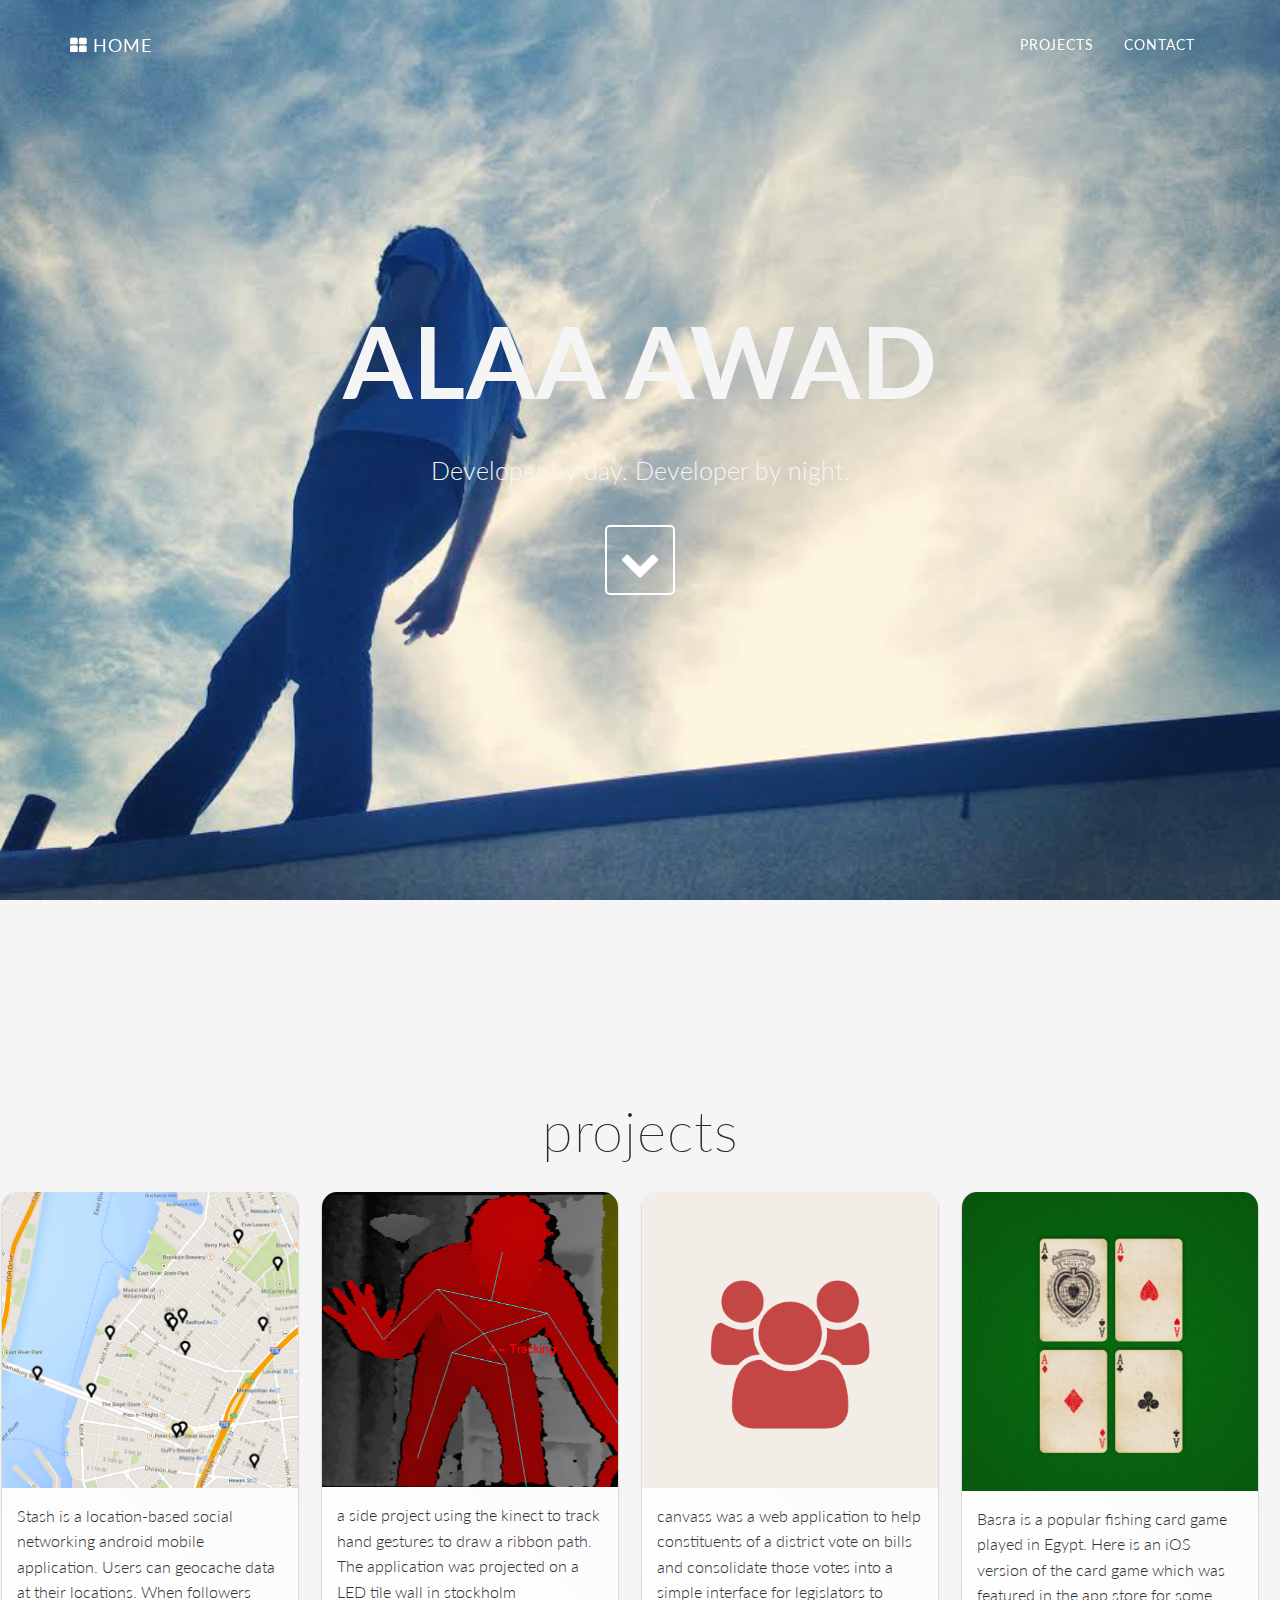
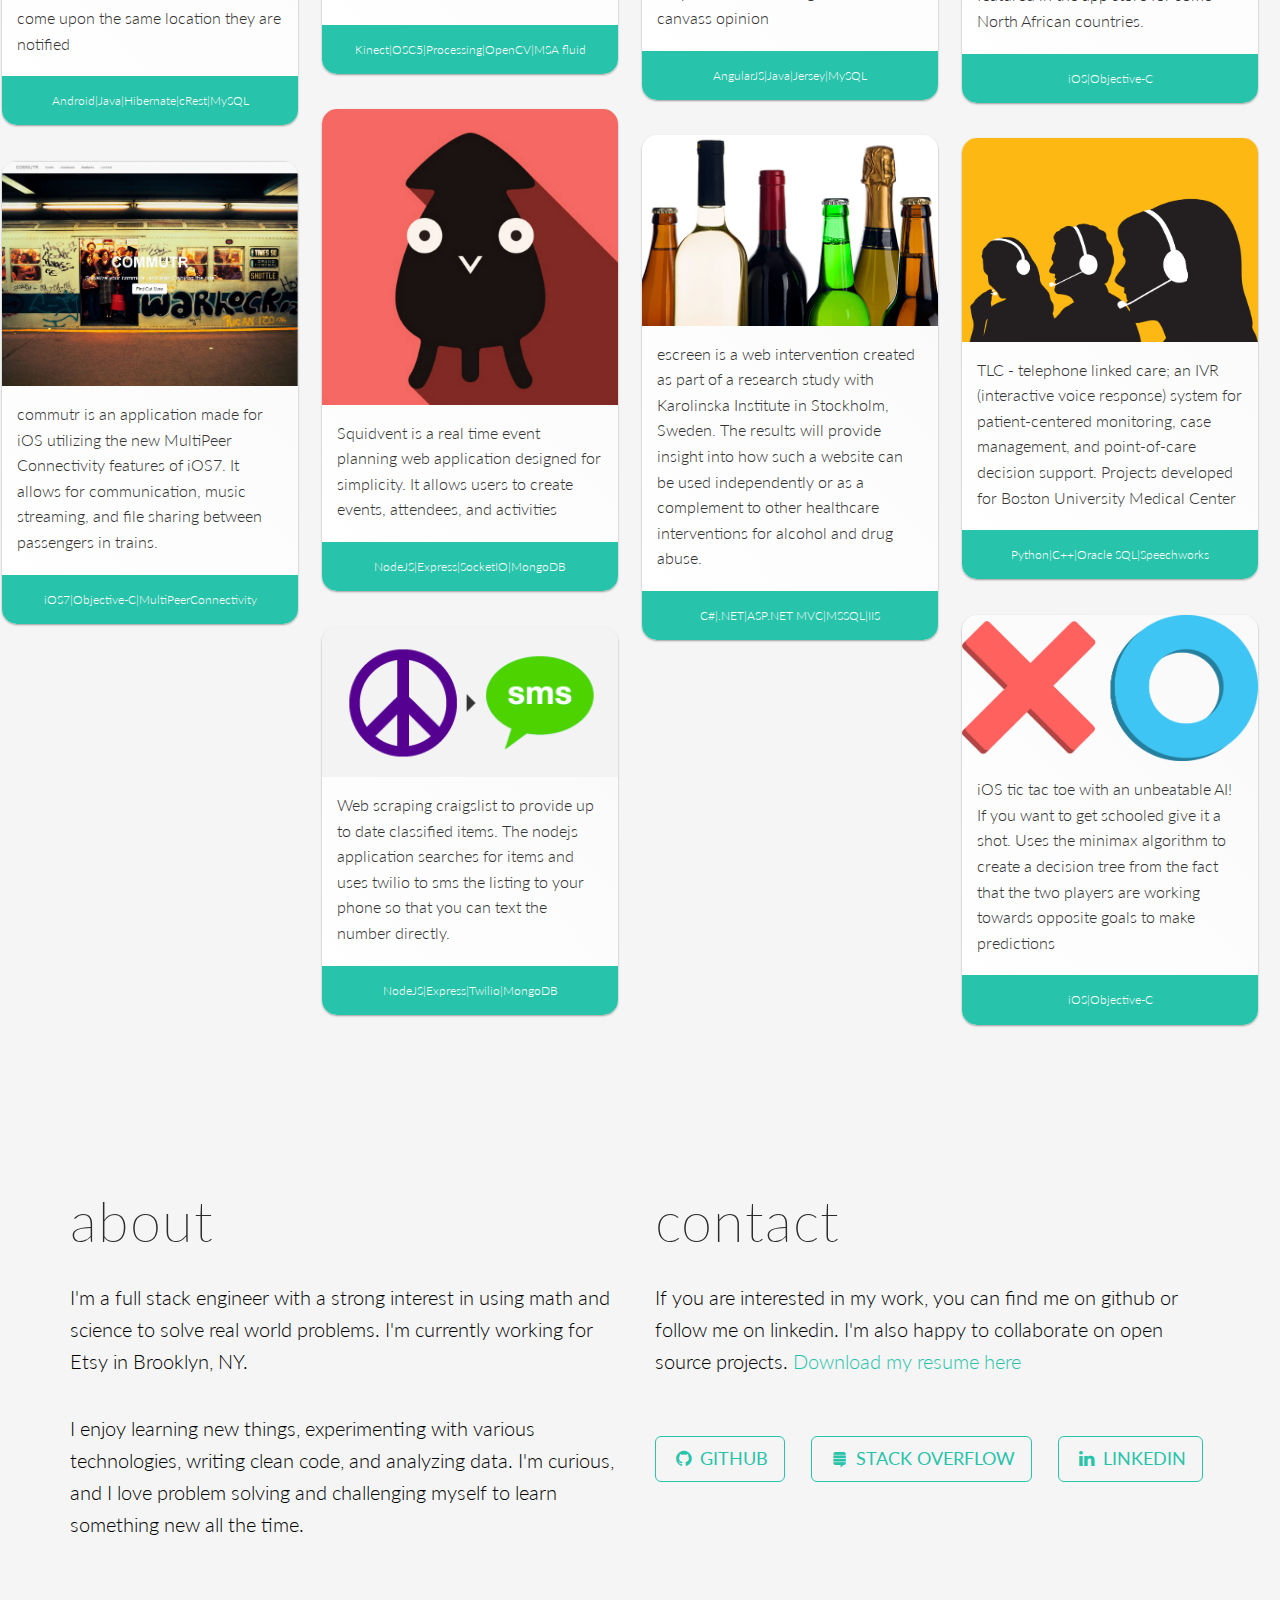
==== index.html @ 231c4aab "more projects added" ====
<!DOCTYPE html>
<html lang="en">

<head>
    <meta charset="utf-8">
    <meta name="viewport" content="width=device-width, initial-scale=1.0">
    <meta name="description" content="">
    <meta name="author" content="">

    <title>Alaa Awad</title>

    <!-- Bootstrap Core CSS -->
    <link href="css/bootstrap.min.css" rel="stylesheet" type="text/css">

    <!-- Fonts -->
    <link href="css/font-awesome.min.css" rel="stylesheet" type="text/css">
    <link href='https://fonts.googleapis.com/css?family=Lato:100,300,400,700,900' rel='stylesheet' type='text/css'>

    <!-- Custom Theme CSS -->
    <link href="css/grayscale.css" rel="stylesheet">
</head>

<body id="page-top" data-spy="scroll" data-target=".navbar-custom">

    <nav class="navbar navbar-custom navbar-fixed-top" role="navigation">
        <div class="container">
            <div class="navbar-header page-scroll">
                <button type="button" class="navbar-toggle" data-toggle="collapse" data-target=".navbar-main-collapse">
                    <i class="fa fa-bars"></i>
                </button>
                <a class="navbar-brand" href="#page-top">
                    <i class="fa fa-th-large"></i>  <span class="light">Home</span>
                </a>
            </div>

            <!-- Collect the nav links, forms, and other content for toggling -->
            <div class="collapse navbar-collapse navbar-right navbar-main-collapse">
                <ul class="nav navbar-nav">
                    <!-- Hidden li included to remove active class from about link when scrolled up past about section -->
                    <li class="hidden">
                        <a href="#page-top"></a>
                    </li>
                    <li class="page-scroll">
                        <a href="#portfolio">Projects</a>
                    </li>
                    <li class="page-scroll">
                        <a href="#about">Contact</a>
                    </li>
                </ul>
            </div>
            <!-- /.navbar-collapse -->
        </div>
        <!-- /.container -->
    </nav>

    <section class="intro">
        <div class="intro-body">
            <div class="container">
                <div class="row">
                    <div class="col-md-8 col-md-offset-2">
                        <h1 class="brand-heading">ALAA AWAD</h1>
                        <p class="intro-text">Developer by day. Developer by night.</p>
						
                        <div class="page-scroll">
                            <a href="#portfolio" class="btn btn-circle">
                                <i class="fa fa-chevron-down animated"></i>
                                
                            </a>
                        </div>
                    </div>
                </div>
            </div>
        </div>
    </section>
    
    
    <section id="portfolio" class="content-section">
        <div class="content-section">
        <div class="text-center">
            <h2>Projects</h2>
        </div>
            
        <div id="content" class="clearfix">
            

            <div class="item">
                <div class="pin">
                    <img src="img/portfolio/proj_stash.png" />
                    <p>Stash is a location-based social networking android mobile application. Users can geocache data at their locations. When followers come upon the same location they are notified</p>
                    <p class="tags">Android|Java|Hibernate|cRest|MySQL</p>
                </div>
            </div>
            
            <div class="item">
              <a href="https://github.com/awadalaa/kinect-ribbon-tuio"  target="_blank"/>
                <div class="pin">
                    <img src="img/portfolio/proj_kinect.png" />
                    <p>a side project using the kinect to track hand gestures to draw a ribbon path.  The application was projected on a LED tile wall in stockholm</p>
                    <p class="tags">Kinect|OSC5|Processing|OpenCV|MSA fluid</p>
                </div>
                </a>
            </div>
            
            <div class="item">
                <div class="pin">
                    <img src="img/portfolio/proj_canvass.png" />
                    <p>canvass was a web application to help constituents of a district vote on bills and consolidate those votes into a simple interface for legislators to canvass opinion </p>
                    <p class="tags">AngularJS|Java|Jersey|MySQL</p>
                </div>
            </div>

            <div class="item">
               <a href="https://itunes.apple.com/us/app/basra-card-game/id919036916"  target="_blank">
                <div class="pin">
                    <img src="img/portfolio/proj_basra.png" />
                    <p>Basra is a popular fishing card game played in Egypt. Here is an iOS version of the card game which was featured in the app store for some North African countries.</p>
                    <p class="tags">iOS|Objective-C</p>
                </div>
                </a>
            </div>
            
            <div class="item">
                <a href="http://www.squidvent.com" target="_blank">
                <div class="pin">
                    <img src="img/portfolio/proj_squidvent.png" />
                    <p>Squidvent is a real time event planning web application designed for simplicity. It allows users to create events, attendees, and activities</p>
                    <p class="tags">NodeJS|Express|SocketIO|MongoDB</p>
                </div>
                </a>
            </div>
            
            
            <div class="item">
              <a href="http://escreen.se" target="_blank">
                <div class="pin">
                    <img src="img/portfolio/proj_escreenb.jpg" />
                    <p>escreen is a web intervention created as part of a research study with Karolinska Institute in Stockholm, Sweden. The results will provide insight into how such a website can be used independently or as a complement to other healthcare interventions for alcohol and drug abuse.</p>
                    <p class="tags">C#|.NET|ASP.NET MVC|MSSQL|IIS</p>
                </div>
                </a>
            </div>
            
            <div class="item">
                <div class="pin">
                    <img src="img/portfolio/proj_ivra.jpg" />
                    <p>TLC - telephone linked care; an IVR (interactive voice response) system for patient-centered monitoring, case management, and point-of-care decision support. Projects developed for Boston University Medical Center</p>
                    <p class="tags">Python|C++|Oracle SQL|Speechworks</p>
                </div>
            </div>
            
            <div class="item">
            <a href="https://github.com/awadalaa/commutr/" target="_blank">
            <div class="pin">
                <img src="img/portfolio/proj_commutr.jpg" />
                <p>commutr is an application made for iOS utilizing the new MultiPeer Connectivity features of iOS7. It allows for communication, music streaming, and file sharing between passengers in trains.</p>
                <p class="tags">iOS7|Objective-C|MultiPeerConnectivity</p>
            </div>
            </a>
            </div>

            <div class="item">
            <a href="https://github.com/awadalaa/tic-tac-toe-ai/" target="_blank">
            <div class="pin">
                <img src="img/portfolio/proj_tictactoe.png" />
                <p>iOS tic tac toe with an unbeatable AI! If you want to get schooled give it a shot. Uses the minimax algorithm to create a decision tree from the fact that the two players are working towards opposite goals to make predictions</p>
                <p class="tags">iOS|Objective-C</p>
            </div>
            </a>
            </div>


            <div class="item">
            <a href="https://github.com/awadalaa/craigslister/" target="_blank">
            <div class="pin">
                <img src="img/portfolio/proj_cl.png" />
                <p>Web scraping craigslist to provide up to date classified items. The nodejs application searches for items and uses twilio to sms the listing to your phone so that you can text the number directly.</p>
                <p class="tags">NodeJS|Express|Twilio|MongoDB</p>
            </div>
            </a>
            </div>
         </div>
      </div>
                
        
    </section>


    <section id="about">
        <div class = "aboutSection">
            <div class="container content-section">
                <div class="row">
                    <div class="col-lg-6">
                        <h2>About</h2>
                        <p>I'm a full stack engineer with a strong interest in using math and science to solve real world problems. I'm currently working for Etsy in Brooklyn, NY.</p>
                        <p>I enjoy learning new things, experimenting with various technologies, writing clean code, and analyzing data. I'm curious, and I love problem solving and challenging myself to learn something new all the time.</p>
                    </div>
                    <div class="col-lg-6">
                    <h2>Contact</h2>
                    <p>If you are interested in my work, you can find me on github or follow me on linkedin. I'm also happy to collaborate on open source projects. <a href="resume_alaa_awad.pdf">Download my resume here</a></p>
                    <ul class="list-inline banner-social-buttons">
                        <li><a href="https://github.com/awadalaa/" class="btn btn-default btn-lg"><i class="fa fa-github fa-fw"></i> <span class="network-name">Github</span></a>
                        </li>
                        <li><a href="https://stackoverflow.com/users/2044266/alaa-awad/" class="btn btn-default btn-lg"><i class="fa fa-stack-exchange fa-fw"></i> <span class="network-name">Stack Overflow</span></a>
                        </li>
                        <li><a href="https://www.linkedin.com/in/awadalaa" class="btn btn-default btn-lg"><i class="fa fa-linkedin fa-fw"></i> <span class="network-name">LinkedIn</span></a>
                        </li>
                    </ul>
                    </div>
                </div>
            </div>
        </div>
    </section>

    <!-- Core JavaScript Files -->
    <script src="js/jquery-1.7.1.min.js"></script>
    <script src="js/bootstrap.min.js"></script>
    <script src="js/jquery.easing.min.js"></script>

    <!-- Custom Theme JavaScript -->
    <script src="js/grayscale.js"></script>
    <script src="js/modernizr-2.5.3.min.js"></script>
    
      <script src="js/jquery.masonry.min.js"></script>
      <script src="js/script.js"></script>
    
</body>



</html>
---- css/grayscale.css ----
body {
    width: 100%;
    height: 100%;
    font-family: 'Lato',"Helvetica Neue",Helvetica,Arial,sans-serif;
    color: #000;
    background-color: #f5f5f5;
    webkit-tap-highlight-color: rgba(255,255,255,.2);
}

html {
    width: 100%;
    height: 100%;
}

h1,
h2,
h3,
h4,
h5,
h6 {
    margin: 0 0 35px;
    text-transform: uppercase;
    font-family: 'Lato',"Helvetica Neue",Helvetica,Arial,sans-serif;
    font-weight: 700;
    letter-spacing: 1px;
}

p {
    margin: 0 0 25px;
    font-size: 18px;
    line-height: 1.5;
}

@media(min-width:767px) {
    p {
        margin: 0 0 35px;
        font-size: 20px;
        line-height: 1.6;
    }
}

a {
    color: #28c3ab;
    -webkit-transition: all .2s ease-in-out;
    -moz-transition: all .2s ease-in-out;
    transition: all .2s ease-in-out;
}

a:hover,
a:focus {
    text-decoration: none;
    color: #176e61;
}

.light {
    font-weight: 400;
}

.navbar {
    margin-bottom: 0;
    border-bottom: 1px solid rgba(255,255,255,.3);
    text-transform: uppercase;
    font-family: 'Lato',"Helvetica Neue",Helvetica,Arial,sans-serif;
    background-color: #000;
}

.navbar-brand {
    font-weight: 700;
}

.navbar-brand:focus {
    outline: 0;
}

.navbar-custom a {
    color: #fff;
}

.navbar-custom .nav li a {
    -webkit-transition: background .3s ease-in-out;
    -moz-transition: background .3s ease-in-out;
    transition: background .3s ease-in-out;
}

.navbar-custom .nav li a:hover,
.navbar-custom .nav li a:focus,
.navbar-custom .nav li.active {
    outline: 0;
    background-color: rgba(255,255,255,.2);
}

.navbar-toggle {
    padding: 4px 6px;
    font-size: 16px;
    color: #fff;
}

.navbar-toggle:focus,
.navbar-toggle:active {
    outline: 0;
}

@media(min-width:767px) {
    .navbar {
        padding: 20px 0;
        border-bottom: 0;
        letter-spacing: 1px;
        background: 0 0;
        -webkit-transition: background .5s ease-in-out,padding .5s ease-in-out;
        -moz-transition: background .5s ease-in-out,padding .5s ease-in-out;
        transition: background .5s ease-in-out,padding .5s ease-in-out;
    }

    .top-nav-collapse {
        padding: 0;
        background-color: #25567b ;
    }

    .navbar-custom.top-nav-collapse {
        border-bottom: 1px solid rgba(255,255,255,.3);
    }
}

.intro {
    display: table;
    width: 100%;
    height: auto;
    padding: 100px 0;
    text-align: center;
    color: #f5f5f5;
    background: url(../img/intro-bg.jpg) no-repeat bottom center scroll;
    background-color: #000;
    -webkit-background-size: cover;
    -moz-background-size: cover;
    background-size: cover;
    -o-background-size: cover;
}

.intro-body {
    display: table-cell;
    vertical-align: middle;
}

.introsquid {
    display: table;
    width: 100%;
    height: auto;
    padding: 100px 0;
    text-align: center;
    color: #f5f5f5;
    background: url(../img/intro-bg1.jpg) no-repeat bottom center scroll;
    background-color: #000;
    -webkit-background-size: cover;
    -moz-background-size: cover;
    background-size: cover;
    -o-background-size: cover;
}

.introsquid-body {
    display: table-cell;
    vertical-align: middle;
}

.brand-heading {
    font-size: 40px;
}

.intro-text {
    font-family: 'Lato',"Helvetica Neue",Helvetica,Arial,sans-serif;
    font-weight: 300;
    font-size:20px;
    color:#f5f5f5;
}

@media(min-width:767px) {
    .intro {
        height: 100%;
        padding: 0;
    }
	
	.introsquid {
        height: 100%;
        padding: 0;
    }

    .brand-heading {
        font-size: 100px;
    }

    .intro-text {
        font-size: 25px;
    }
}




.btn-circle {
    width: 70px;
    height: 70px;
    text-align: center;
    padding: 7px 7px;
    border: 2px solid #fff;
    border-radius: 5px;
    font-size: 40px;
    color: #fff;
    background: 0 0;
    -webkit-transition: background .3s ease-in-out;
    -moz-transition: background .3s ease-in-out;
    transition: background .3s ease-in-out;
}

.btn-circle:hover,
.btn-circle:focus {
    outline: 0;
    color: #fff;
    background: rgba(255,255,255,.1);
}

.page-scroll .btn-circle i.animated {
    -webkit-transition-property: -webkit-transform;
    -webkit-transition-duration: 1s;
    -moz-transition-property: -moz-transform;
    -moz-transition-duration: 1s;
}

.page-scroll .btn-circle:hover i.animated {
    -webkit-animation-name: pulse;
    -moz-animation-name: pulse;
    -webkit-animation-duration: 1.5s;
    -moz-animation-duration: 1.5s;
    -webkit-animation-iteration-count: infinite;
    -moz-animation-iteration-count: infinite;
    -webkit-animation-timing-function: linear;
    -moz-animation-timing-function: linear;
}

@-webkit-keyframes pulse {    
    0 {
        -webkit-transform: scale(1);
        transform: scale(1);
    }

    50% {
        -webkit-transform: scale(1.2);
        transform: scale(1.2);
    }

    100% {
        -webkit-transform: scale(1);
        transform: scale(1);
    }
}

@-moz-keyframes pulse {    
    0 {
        -moz-transform: scale(1);
        transform: scale(1);
    }

    50% {
        -moz-transform: scale(1.2);
        transform: scale(1.2);
    }

    100% {
        -moz-transform: scale(1);
        transform: scale(1);
    }
}

.content-section {
    padding-top: 100px;
    font-weight: 200;
	margin-top: 0;
	font-family: 'Lato', sans-serif;
	color: #2b2b2b;
	font-size: 56px;
	margin-bottom: 30px;
}


.content-section h2 {
	font-weight: 200;
	margin-top: 0;
	font-family: 'Lato', sans-serif;
	color: #2b2b2b;
	text-transform: lowercase;
	font-size: 56px;
	margin-bottom: 30px;
}


.content-section p {
	font-family: 'Lato', sans-serif;
	color: #000000;
	font-weight: 300;
}


.btn {
    text-transform: uppercase;
    font-family: 'Lato',"Helvetica Neue",Helvetica,Arial,sans-serif;
    font-weight: 400;
    -webkit-transition: all .3s ease-in-out;
    -moz-transition: all .3s ease-in-out;
    transition: all .3s ease-in-out;
}

.btn-default {
    border: 1px solid #28c3ab;
    color: #28c3ab;
    background-color: transparent;
}

.btn-default:hover,
.btn-default:focus {
    border: 1px solid #28c3ab;
    outline: 0;
    color: #000;
    background-color: #28c3ab;
}

.btn-huge {
    padding: 25px;
    font-size: 26px;
}

.banner-social-buttons {
    margin-top: 0;
}

@media(max-width:1199px) {
    ul.banner-social-buttons {
        margin-top: 15px;
    }
}

@media(max-width:767px) {
    ul.banner-social-buttons>li {
        display: block;
        margin-bottom: 20px;
        padding: 0;
    }

    ul.banner-social-buttons>li:last-child {
        margin-bottom: 0;
    }
}

::-moz-selection {
    text-shadow: none;
    background: #fcfcfc;
    background: rgba(255,255,255,.2);
}

::selection {
    text-shadow: none;
    background: #fcfcfc;
    background: rgba(255,255,255,.2);
}

img::selection {
    background: 0 0;
}

img::-moz-selection {
    background: 0 0;
}


.aboutSection{
 padding-bottom:100px;   
}

/*#################################################################
####                    PORTFOLIO SECTION
##################################################################*/

/* ==|== primary styles =====================================================
   Author: Luke Shumard (lukeshumard.com)
   ========================================================================== */

#content {
	/*width: 980px;*/
	/*width: 95%;*/
	width: auto;
	margin: 0 auto;
}

.item {
	display: block;
	float: left;
	width: 300px;
	margin: 0 20px 20px 0;
	-webkit-transition: left .4s ease-in-out, top .4s ease-in-out .4s, width .5s;
	-moz-transition: left .4s ease-in-out, top .4s ease-in-out .4s,  width .5s;
	-ms-transition: left .4s ease-in-out, top .4s ease-in-out .4s, width .5s;
	-o-transition: left .4s ease-in-out, top .4s ease-in-out .4s, width .5s;
	transition: left .4s ease-in-out, top .4s ease-in-out .4s, width .5s;
    
}

.featured {
	width: 620px;
}

.item img {
	width: 300px;
	height: auto;
    -moz-border-radius: 15px 15px 0 0;
    border-radius: 15px 15px 0 0;
}

.featured img {
  width: 620px;
  height: auto;
}


.pin {
	display: inline-block;
        -moz-border-radius: 15px;
    border-radius: 15px;

	background: #FEFEFE;
	box-shadow: 0 1px 2px rgba(34, 25, 25, 0.4);
	margin: 0 2px 15px;
	-webkit-column-break-inside: avoid;
	-moz-column-break-inside: avoid;
	column-break-inside: avoid;
	background: -webkit-linear-gradient(45deg, #FFF, #F9F9F9);
	opacity: 1;
        
        
	-webkit-transition: all .2s ease;
	-moz-transition: all .2s ease;
	-o-transition: all .2s ease;
	transition: all .2s ease;
    
    
}

.pin img {
	width: 100%;
    
}

.pin p {
    font-size:16px;
	color: #333;
	margin: 0;
    padding: 15px;
}

p.tags{
    font-size:12px;
	color: #fff;
    text-align: center;
    width: 100%;
	margin-top: 5px;
    background-color:#28c3ab;
    -moz-border-radius: 0 0 15px 15px;
    border-radius: 0 0 15px 15px;
    
          
	-webkit-transition: all .2s ease;
	-moz-transition: all .2s ease;
	-o-transition: all .2s ease;
	transition: all .2s ease;
    
}


.pin:hover > p.tags {
  background-color:#A2C;
  font-size:14px;
}

/*
#content:hover .pin:not(:hover) {
	opacity: 0.4;
}*/


/********/
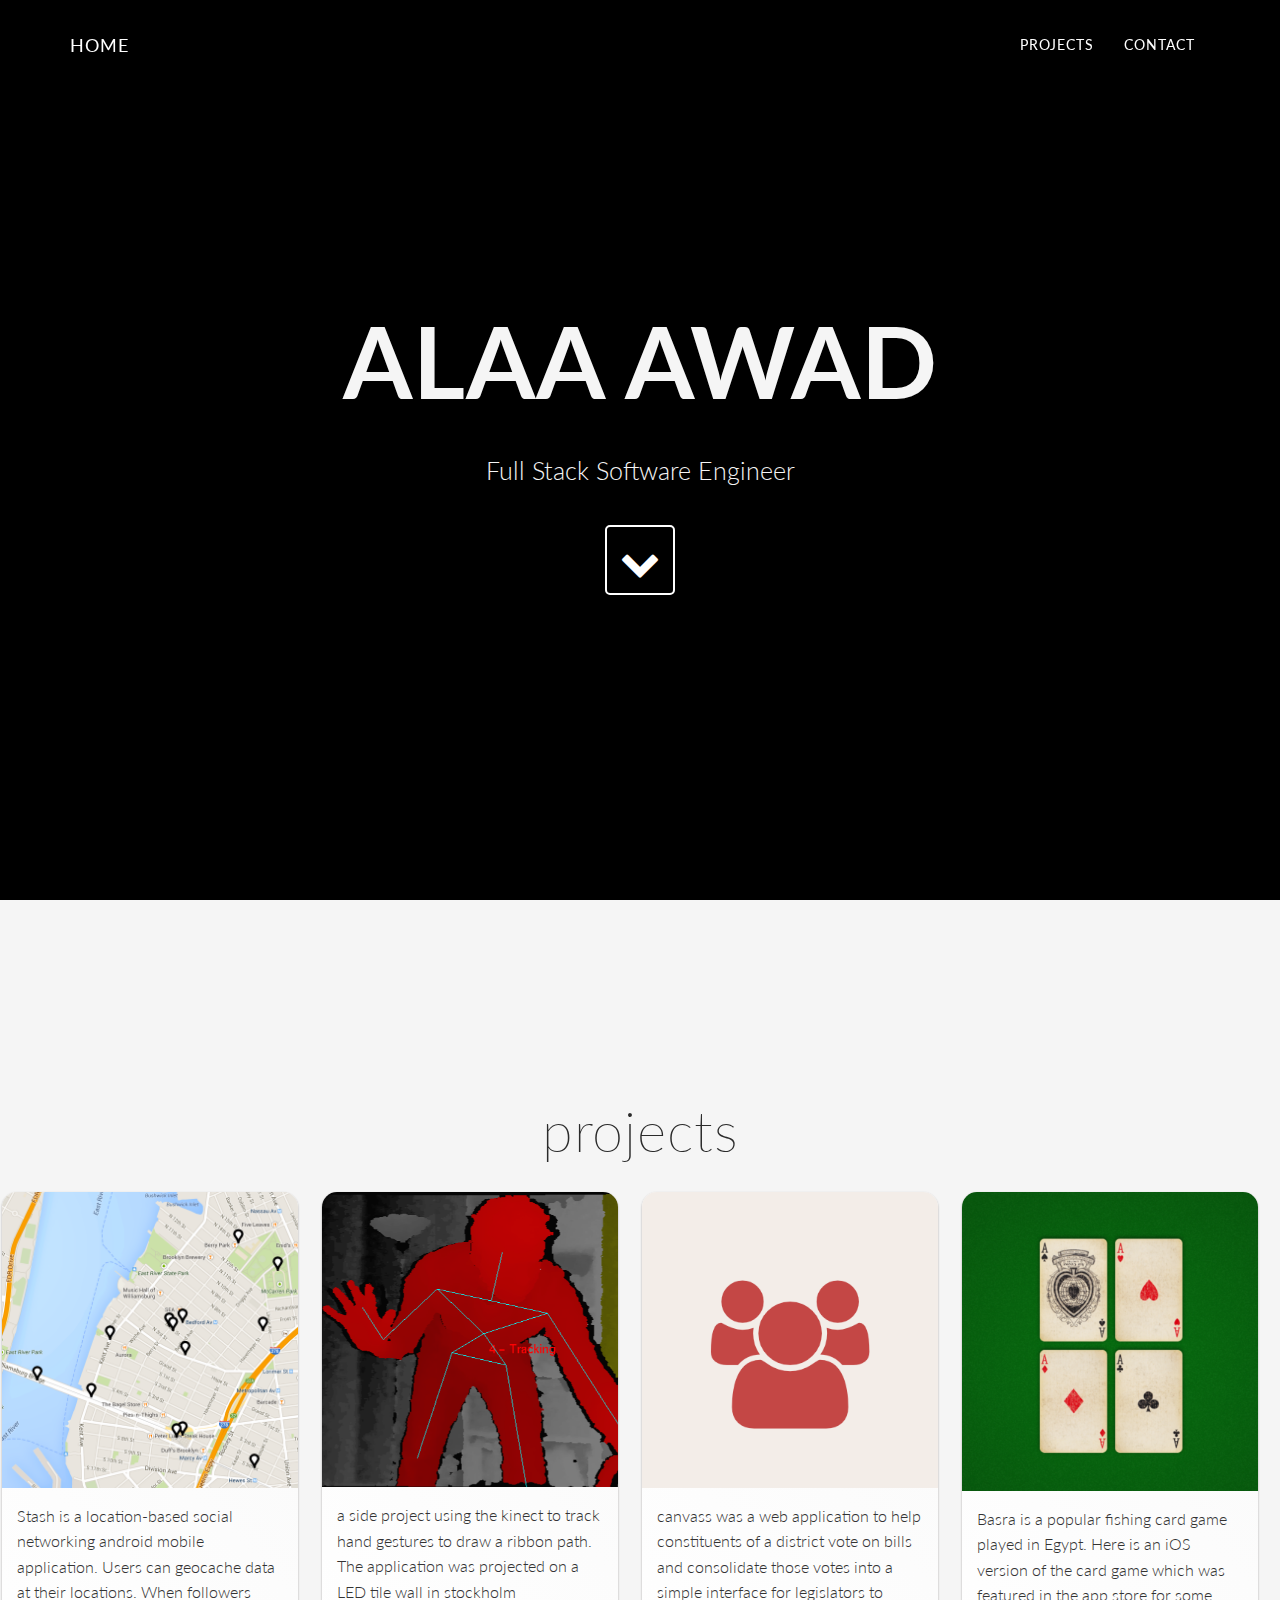
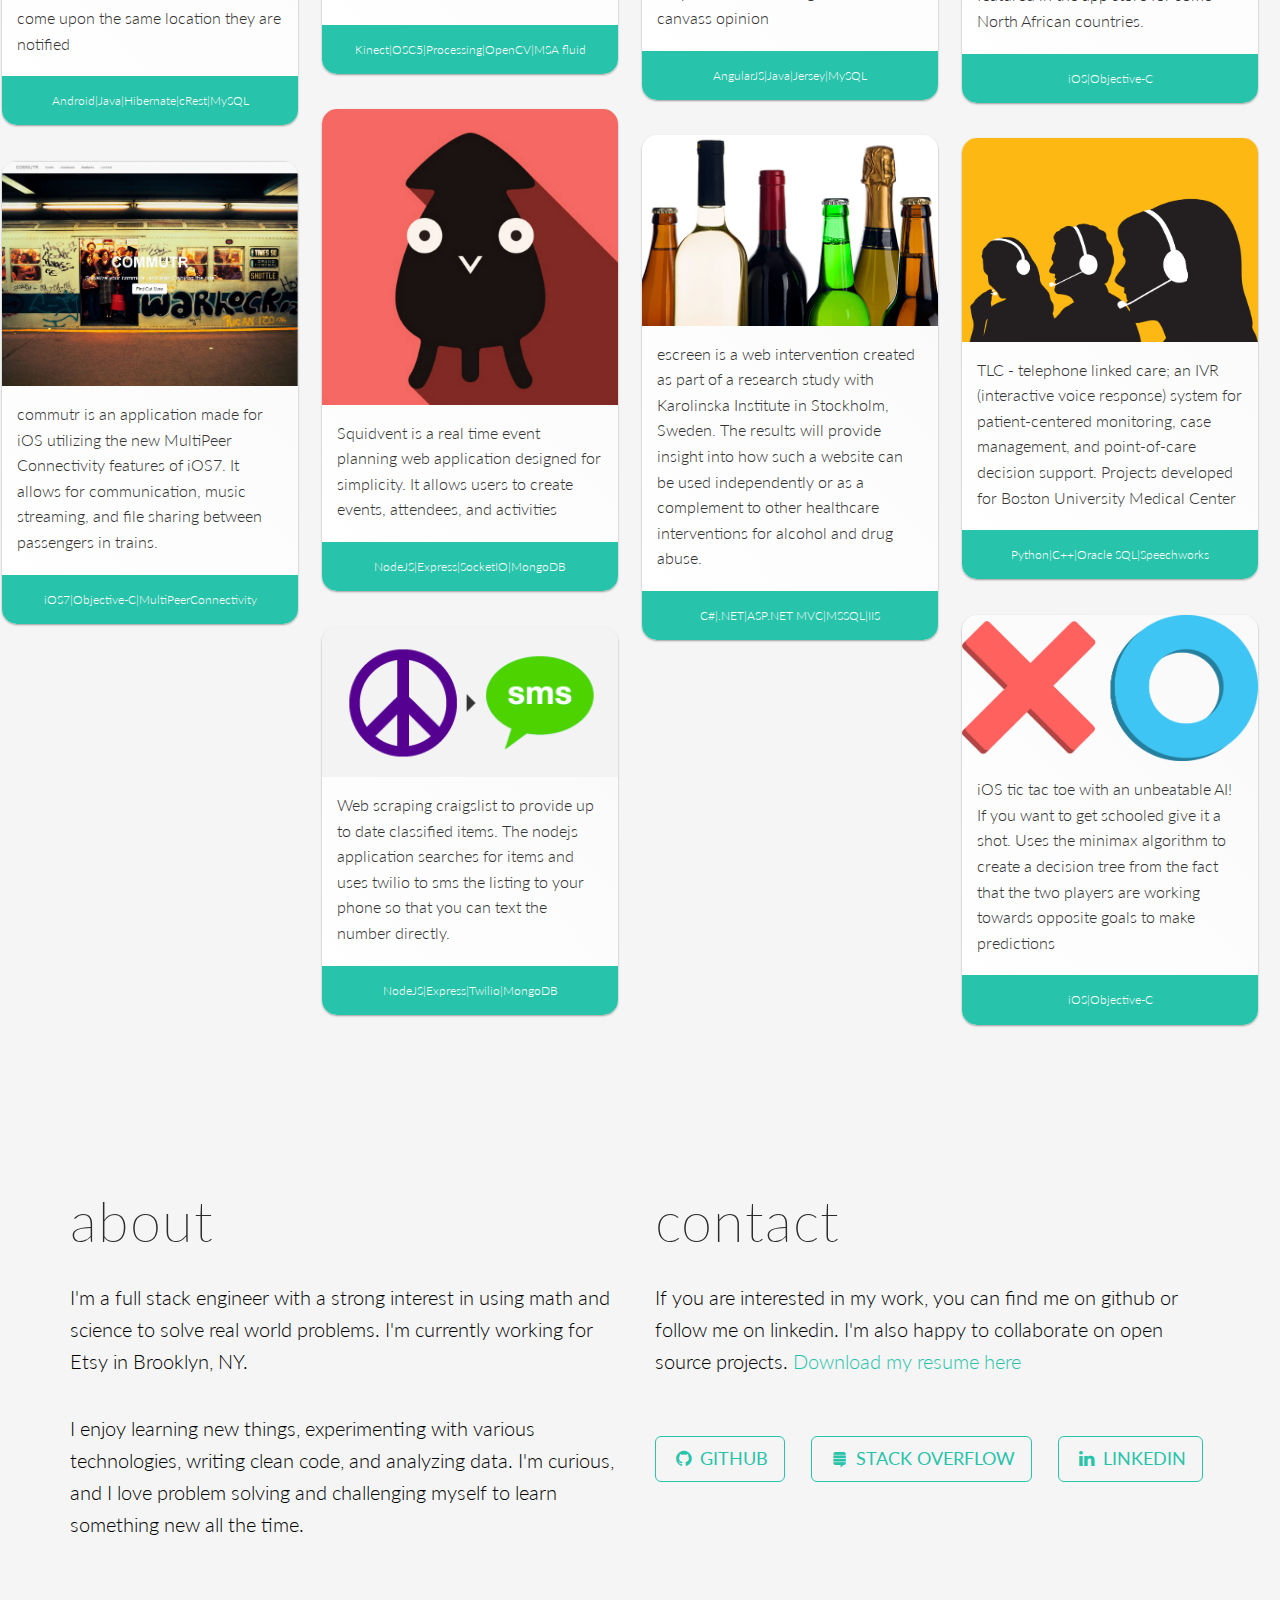
==== commit eaddc1f2: "improvments" ====
--- a/index.html
+++ b/index.html
@@ -29,7 +29,7 @@
                     <i class="fa fa-bars"></i>
                 </button>
                 <a class="navbar-brand" href="#page-top">
-                    <i class="fa fa-th-large"></i>  <span class="light">Home</span>
+                    <span class="light">Home</span>
                 </a>
             </div>
 
@@ -59,7 +59,7 @@
                 <div class="row">
                     <div class="col-md-8 col-md-offset-2">
                         <h1 class="brand-heading">ALAA AWAD</h1>
-                        <p class="intro-text">Developer by day. Developer by night.</p>
+                        <p class="intro-text">Full Stack Software Engineer</p>
 						
                         <div class="page-scroll">
                             <a href="#portfolio" class="btn btn-circle">
--- a/css/grayscale.css
+++ b/css/grayscale.css
@@ -128,7 +128,7 @@
     padding: 100px 0;
     text-align: center;
     color: #f5f5f5;
-    background: url(../img/intro-bg.jpg) no-repeat bottom center scroll;
+    background: url(../img/intro.jpeg) no-repeat bottom center scroll;
     background-color: #000;
     -webkit-background-size: cover;
     -moz-background-size: cover;
@@ -148,7 +148,7 @@
     padding: 100px 0;
     text-align: center;
     color: #f5f5f5;
-    background: url(../img/intro-bg1.jpg) no-repeat bottom center scroll;
+    background: url(../img/intro-bg.png) no-repeat bottom center scroll;
     background-color: #000;
     -webkit-background-size: cover;
     -moz-background-size: cover;
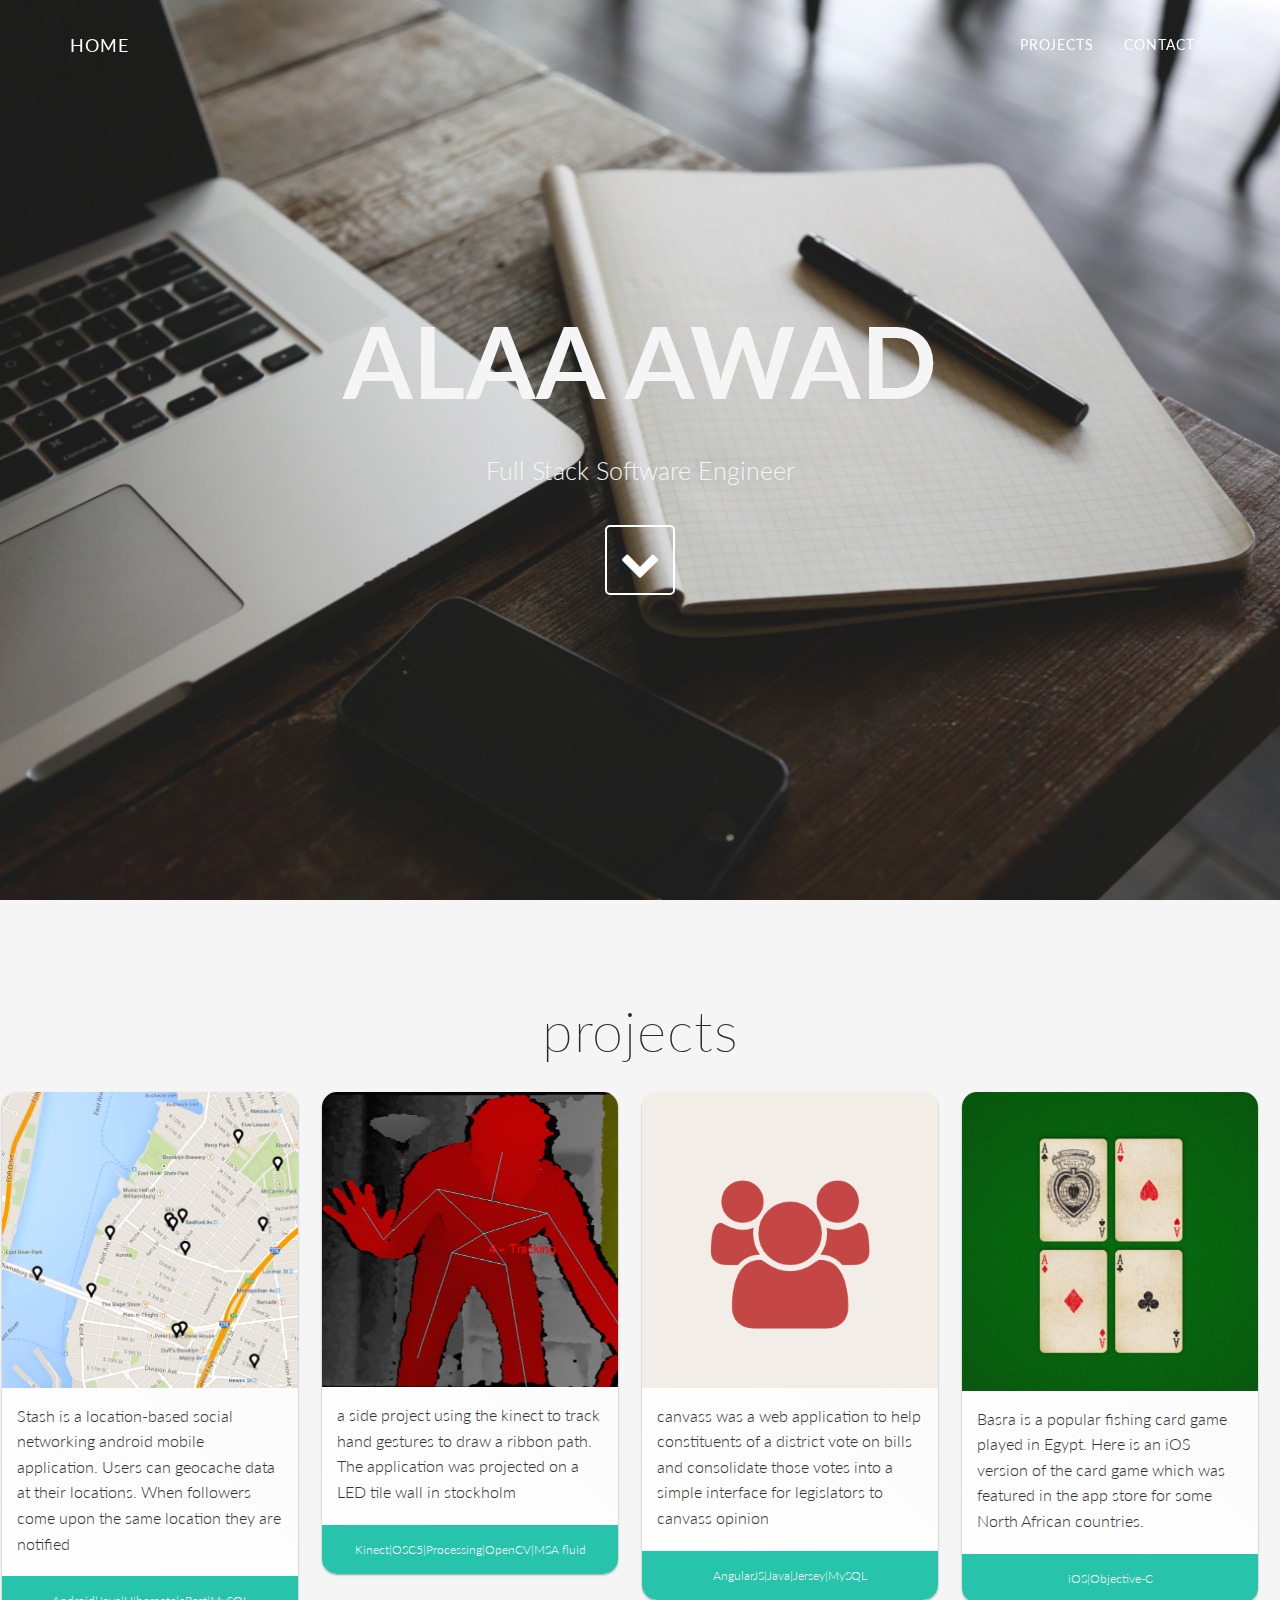
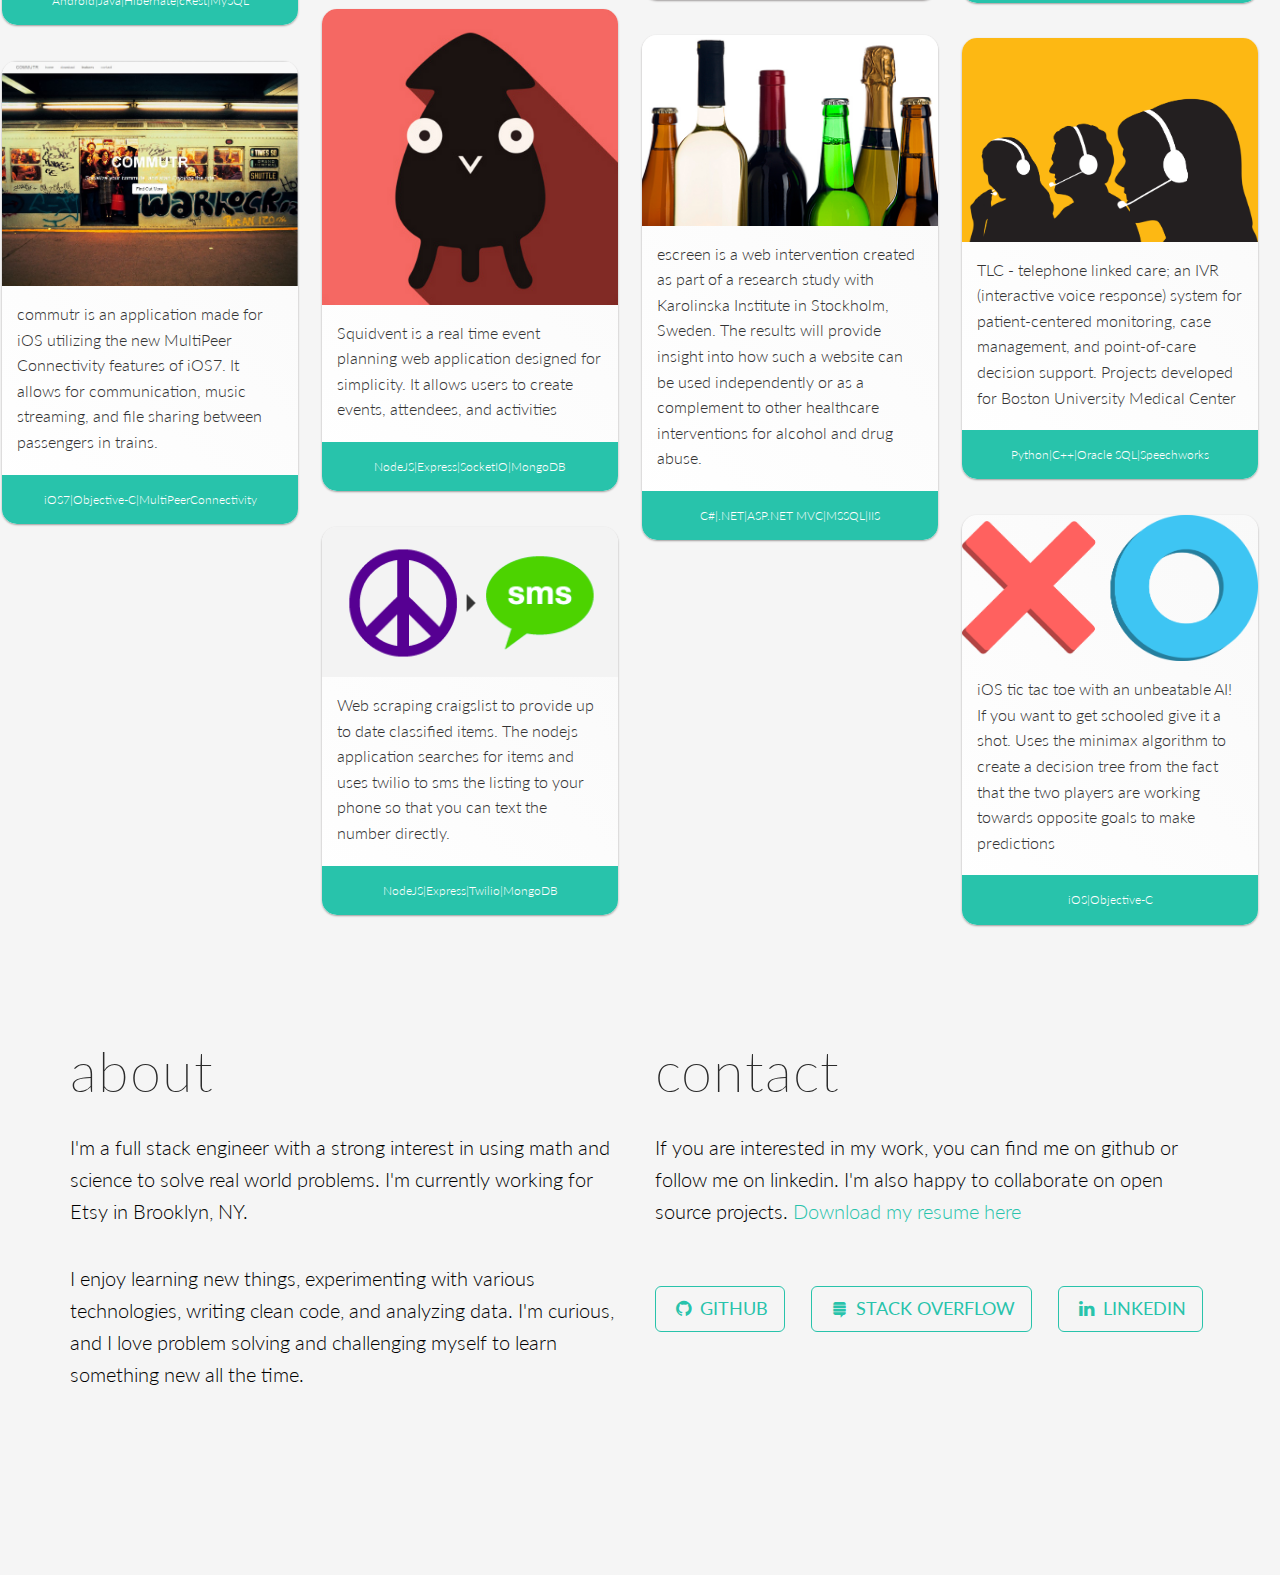
==== commit fe960dd5: "adding link to stash" ====
--- a/index.html
+++ b/index.html
@@ -85,6 +85,7 @@
 
             <div class="item">
                 <div class="pin">
+                    <a href="https://github.com/awadalaa/stash"  target="_blank"/>
                     <img src="img/portfolio/proj_stash.png" />
                     <p>Stash is a location-based social networking android mobile application. Users can geocache data at their locations. When followers come upon the same location they are notified</p>
                     <p class="tags">Android|Java|Hibernate|cRest|MySQL</p>
@@ -92,7 +93,7 @@
             </div>
             
             <div class="item">
-              <a href="https://github.com/awadalaa/kinect-ribbon-tuio"  target="_blank"/>
+                <a href="https://github.com/awadalaa/kinect-ribbon-tuio"  target="_blank"/>
                 <div class="pin">
                     <img src="img/portfolio/proj_kinect.png" />
                     <p>a side project using the kinect to track hand gestures to draw a ribbon path.  The application was projected on a LED tile wall in stockholm</p>
--- a/css/grayscale.css
+++ b/css/grayscale.css
@@ -128,7 +128,7 @@
     padding: 100px 0;
     text-align: center;
     color: #f5f5f5;
-    background: url(../img/intro.jpeg) no-repeat bottom center scroll;
+    background: url(../img/bg.png) no-repeat bottom center scroll;
     background-color: #000;
     -webkit-background-size: cover;
     -moz-background-size: cover;
@@ -270,7 +270,7 @@
 }
 
 .content-section {
-    padding-top: 100px;
+    padding-top: 50px;
     font-weight: 200;
 	margin-top: 0;
 	font-family: 'Lato', sans-serif;
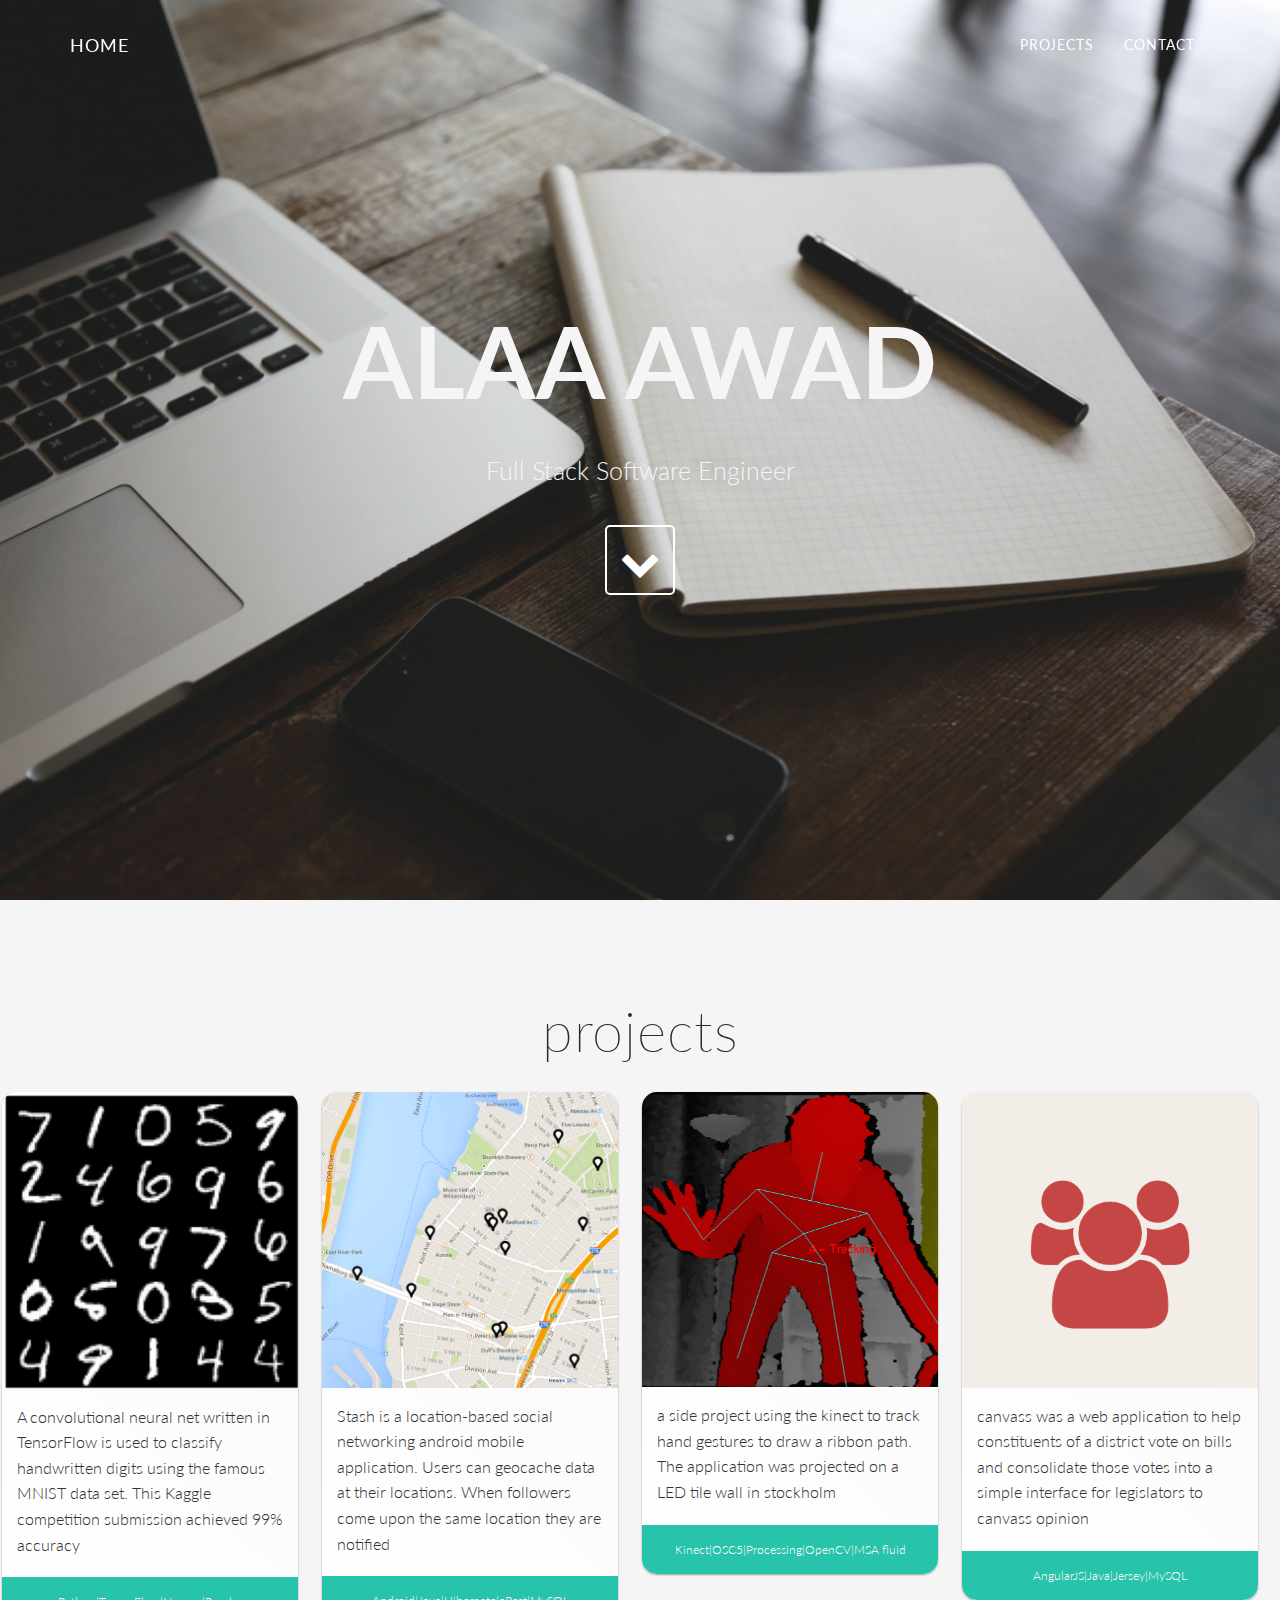
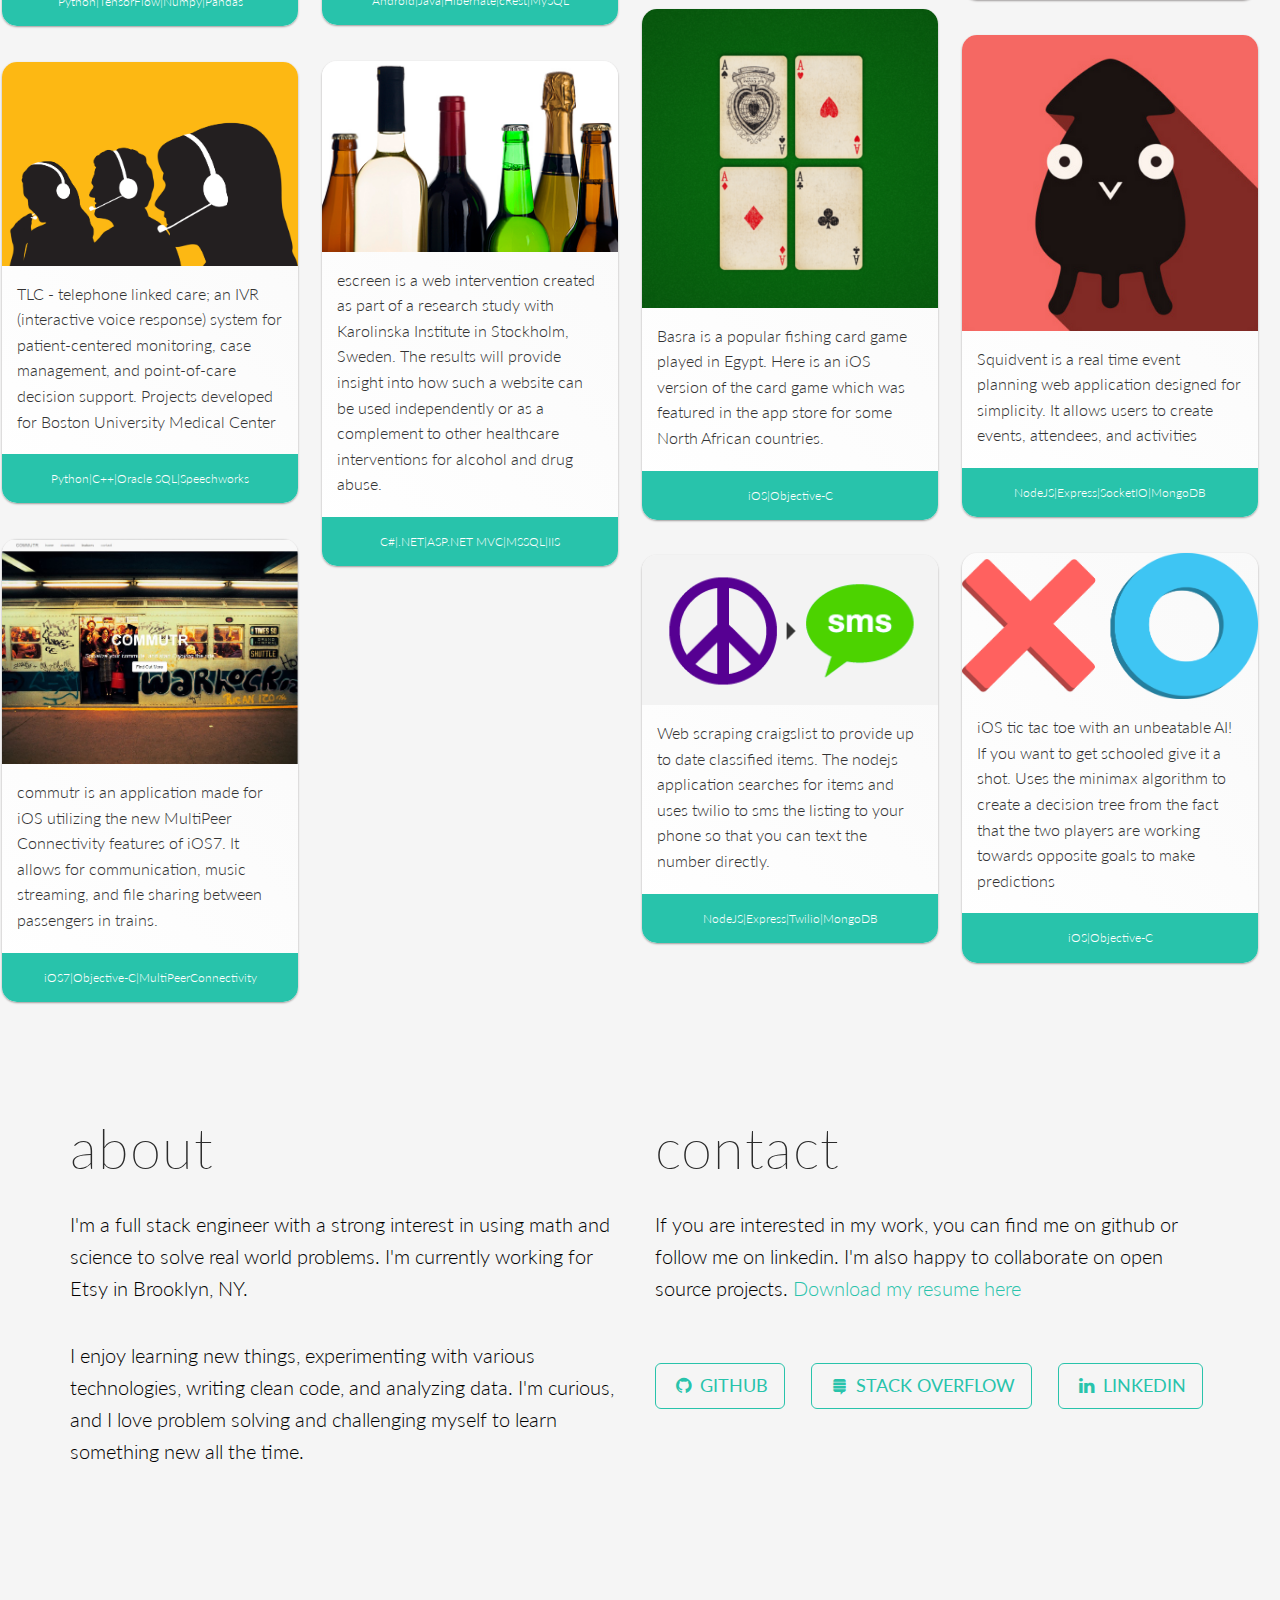
==== commit 82655694: "mnist project added" ====
--- a/index.html
+++ b/index.html
@@ -82,6 +82,14 @@
             
         <div id="content" class="clearfix">
             
+            <div class="item">
+                <div class="pin">
+                    <a href="https://github.com/awadalaa/kaggle_digit_recognizer"  target="_blank"/>
+                    <img src="img/portfolio/proj_mnist.png" />
+                    <p>A convolutional neural net written in TensorFlow is used to classify handwritten digits using the famous MNIST data set. This Kaggle competition submission achieved 99% accuracy</p>
+                    <p class="tags">Python|TensorFlow|Numpy|Pandas</p>
+                </div>
+            </div>
 
             <div class="item">
                 <div class="pin">
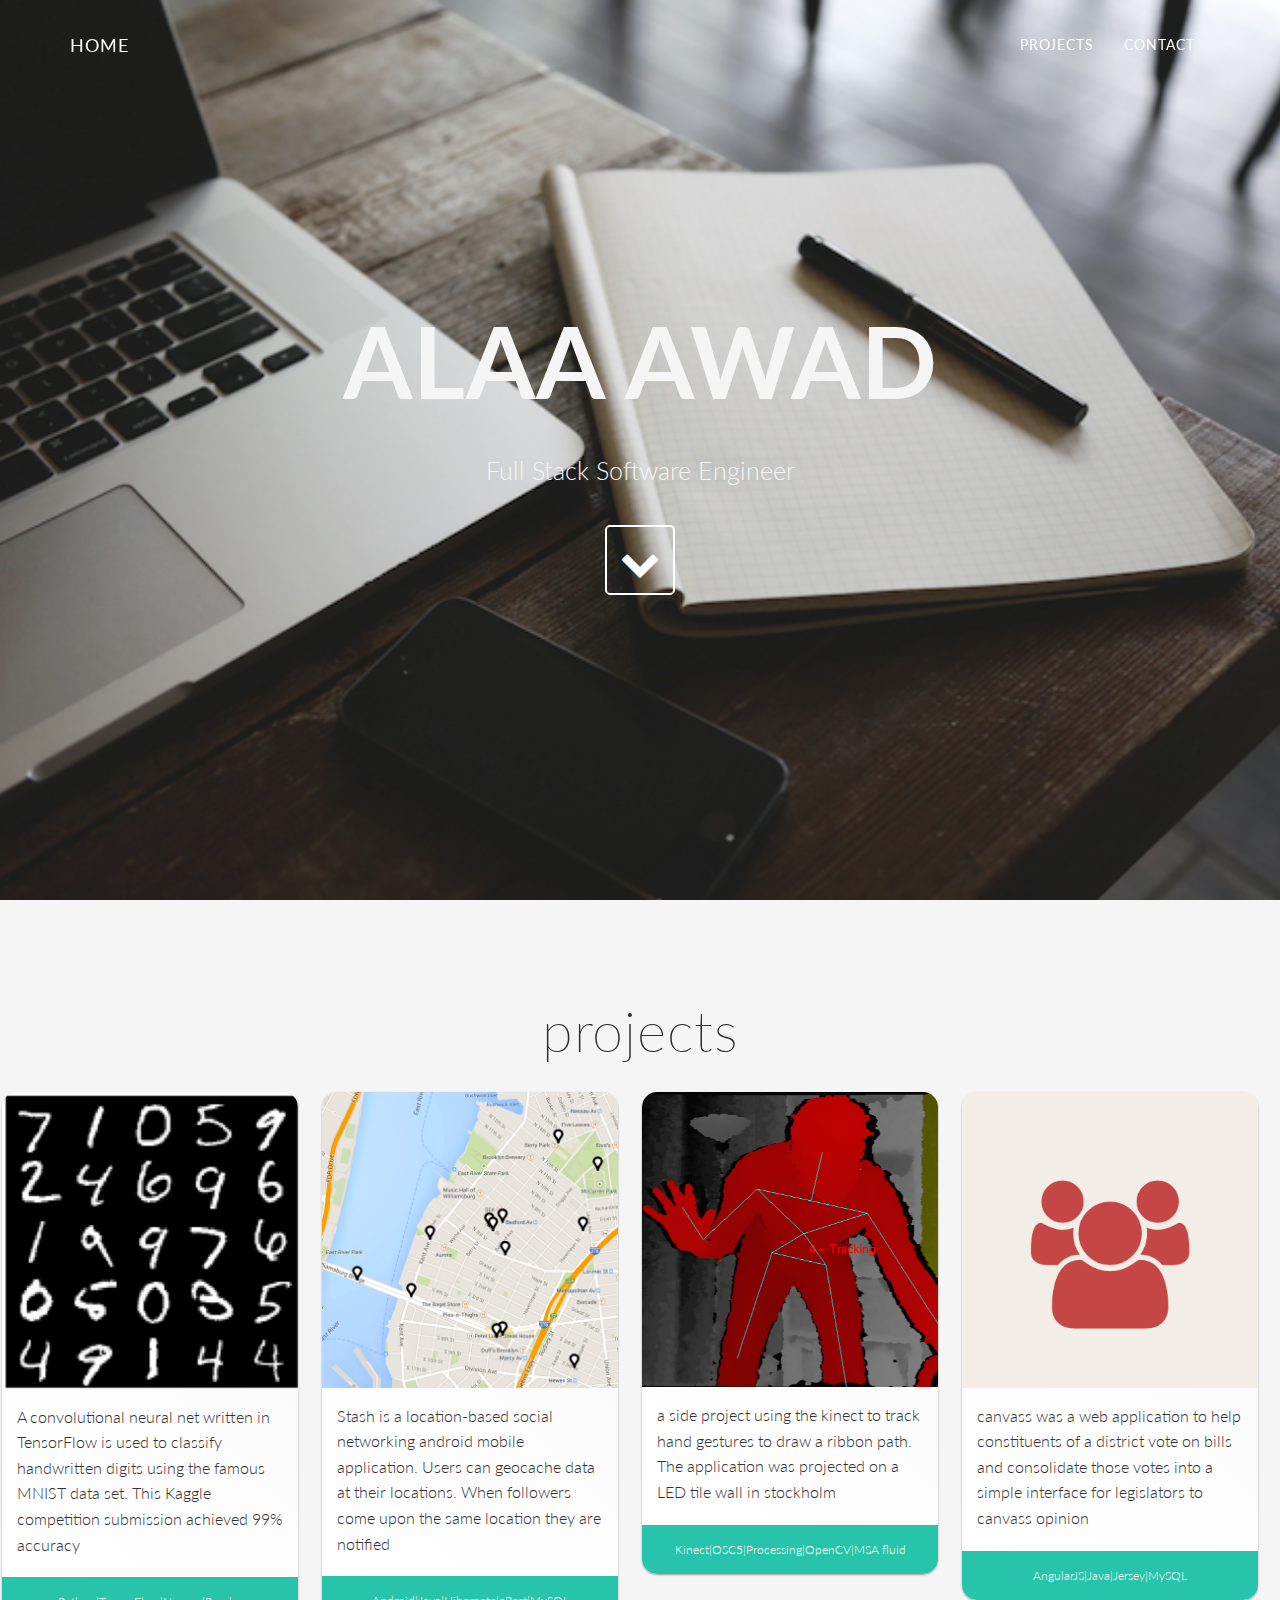
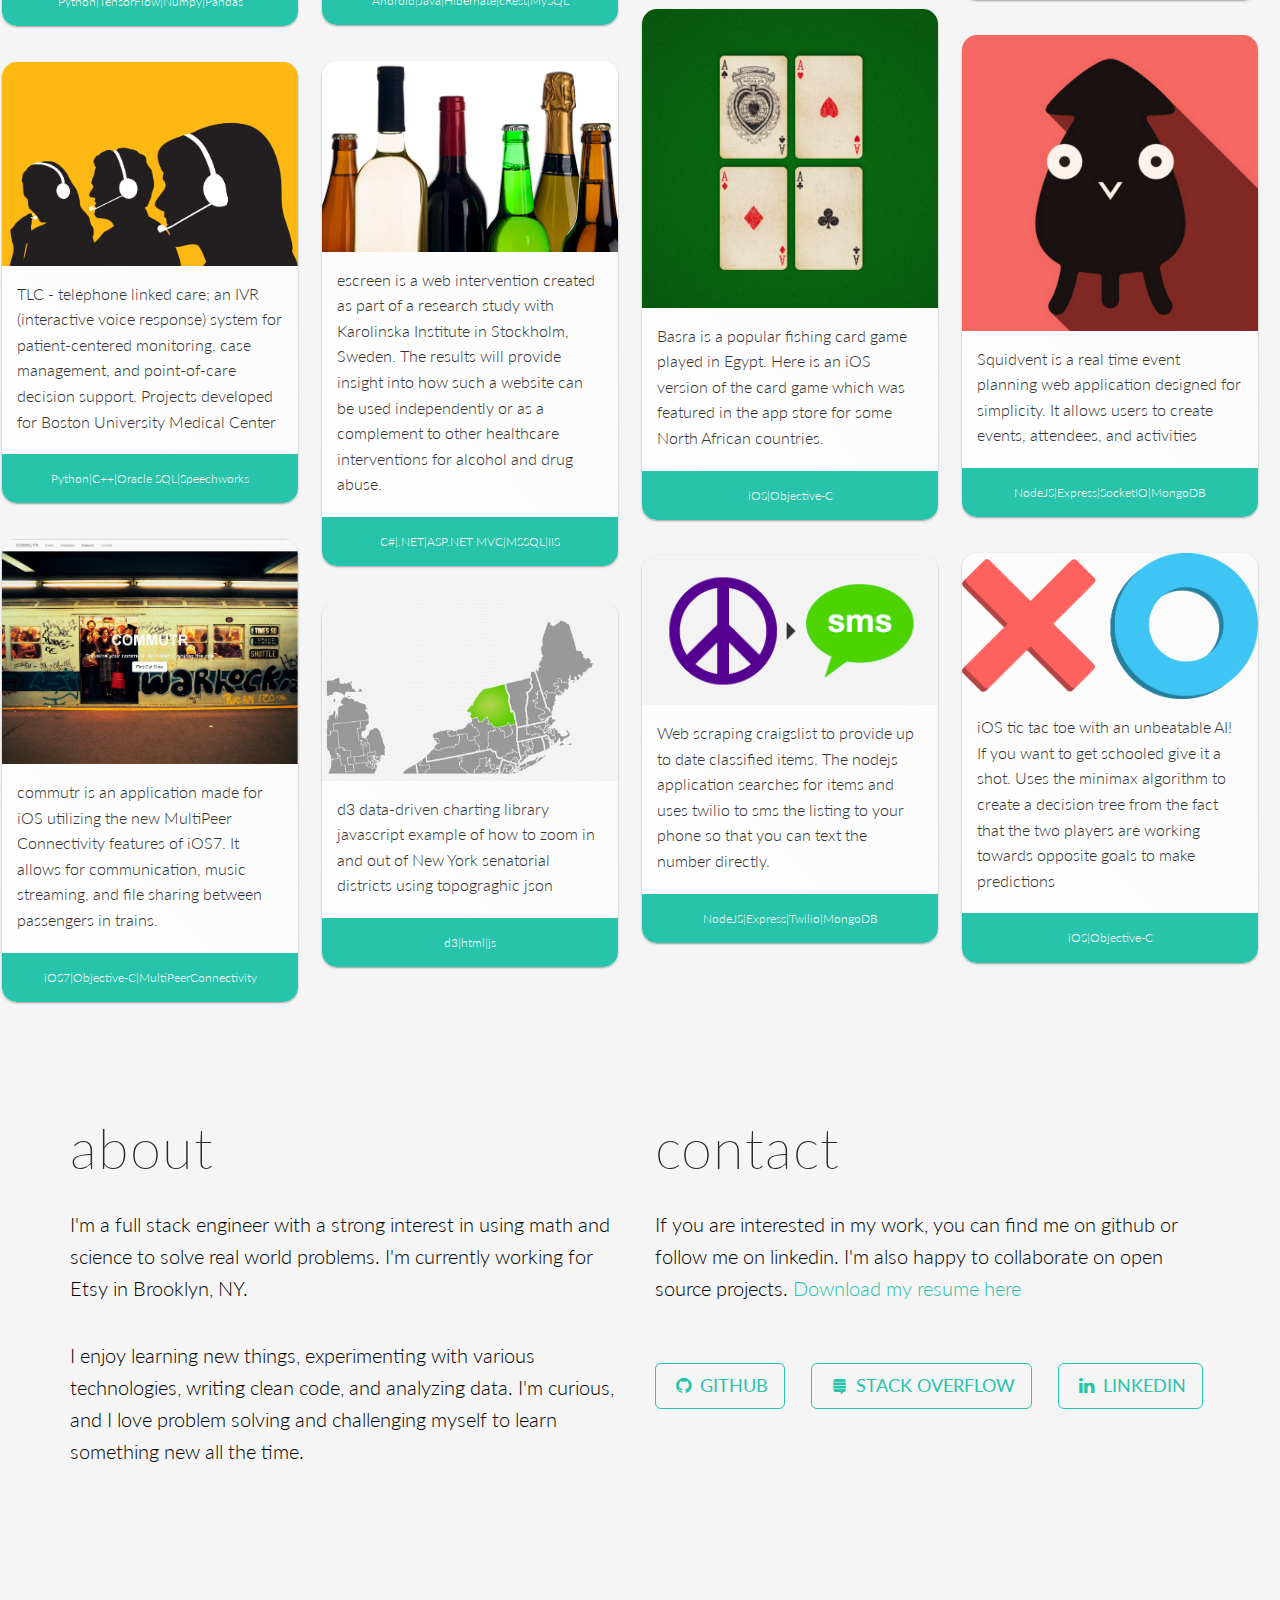
==== commit 15c0b69b: "cleanup unused files" ====
--- a/index.html
+++ b/index.html
@@ -21,7 +21,6 @@
 </head>
 
 <body id="page-top" data-spy="scroll" data-target=".navbar-custom">
-
     <nav class="navbar navbar-custom navbar-fixed-top" role="navigation">
         <div class="container">
             <div class="navbar-header page-scroll">
@@ -32,7 +31,6 @@
                     <span class="light">Home</span>
                 </a>
             </div>
-
             <!-- Collect the nav links, forms, and other content for toggling -->
             <div class="collapse navbar-collapse navbar-right navbar-main-collapse">
                 <ul class="nav navbar-nav">
@@ -72,19 +70,16 @@
             </div>
         </div>
     </section>
-    
-    
+
     <section id="portfolio" class="content-section">
         <div class="content-section">
         <div class="text-center">
             <h2>Projects</h2>
         </div>
-            
         <div id="content" class="clearfix">
-            
-            <div class="item">
-                <div class="pin">
-                    <a href="https://github.com/awadalaa/kaggle_digit_recognizer"  target="_blank"/>
+            <div class="item">
+                <a href="https://github.com/awadalaa/kaggle_digit_recognizer"  target="_blank"/>
+                <div class="pin">
                     <img src="img/portfolio/proj_mnist.png" />
                     <p>A convolutional neural net written in TensorFlow is used to classify handwritten digits using the famous MNIST data set. This Kaggle competition submission achieved 99% accuracy</p>
                     <p class="tags">Python|TensorFlow|Numpy|Pandas</p>
@@ -92,14 +87,14 @@
             </div>
 
             <div class="item">
-                <div class="pin">
-                    <a href="https://github.com/awadalaa/stash"  target="_blank"/>
+                <a href="https://github.com/awadalaa/stash"  target="_blank"/>
+                <div class="pin">
                     <img src="img/portfolio/proj_stash.png" />
                     <p>Stash is a location-based social networking android mobile application. Users can geocache data at their locations. When followers come upon the same location they are notified</p>
                     <p class="tags">Android|Java|Hibernate|cRest|MySQL</p>
                 </div>
             </div>
-            
+
             <div class="item">
                 <a href="https://github.com/awadalaa/kinect-ribbon-tuio"  target="_blank"/>
                 <div class="pin">
@@ -109,7 +104,7 @@
                 </div>
                 </a>
             </div>
-            
+
             <div class="item">
                 <div class="pin">
                     <img src="img/portfolio/proj_canvass.png" />
@@ -140,7 +135,7 @@
             
             
             <div class="item">
-              <a href="http://escreen.se" target="_blank">
+                <a href="http://escreen.se" target="_blank">
                 <div class="pin">
                     <img src="img/portfolio/proj_escreenb.jpg" />
                     <p>escreen is a web intervention created as part of a research study with Karolinska Institute in Stockholm, Sweden. The results will provide insight into how such a website can be used independently or as a complement to other healthcare interventions for alcohol and drug abuse.</p>
@@ -177,7 +172,6 @@
             </a>
             </div>
 
-
             <div class="item">
             <a href="https://github.com/awadalaa/craigslister/" target="_blank">
             <div class="pin">
@@ -187,12 +181,19 @@
             </div>
             </a>
             </div>
+
+            <div class="item">
+            <a href="http://bl.ocks.org/awadalaa/8228287" target="_blank">
+            <div class="pin">
+                <img src="img/portfolio/proj_nysenate.jpg" />
+                <p>d3 data-driven charting library javascript example of how to zoom in and out of New York senatorial districts using topograghic json</p>
+                <p class="tags">d3|html|js</p>
+            </div>
+            </a>
+            </div>
          </div>
-      </div>
-                
-        
+      </div>        
     </section>
-
 
     <section id="about">
         <div class = "aboutSection">
@@ -226,12 +227,9 @@
     <script src="js/jquery.easing.min.js"></script>
 
     <!-- Custom Theme JavaScript -->
-    <script src="js/grayscale.js"></script>
     <script src="js/modernizr-2.5.3.min.js"></script>
-    
-      <script src="js/jquery.masonry.min.js"></script>
-      <script src="js/script.js"></script>
-    
+    <script src="js/jquery.masonry.min.js"></script>
+    <script src="js/script.js"></script>
 </body>
 
 
--- a/css/grayscale.css
+++ b/css/grayscale.css
@@ -471,18 +471,8 @@
     
 }
 
-
 .pin:hover > p.tags {
   background-color:#A2C;
   font-size:14px;
 }
 
-/*
-#content:hover .pin:not(:hover) {
-	opacity: 0.4;
-}*/
-
-
-/********/
-
-
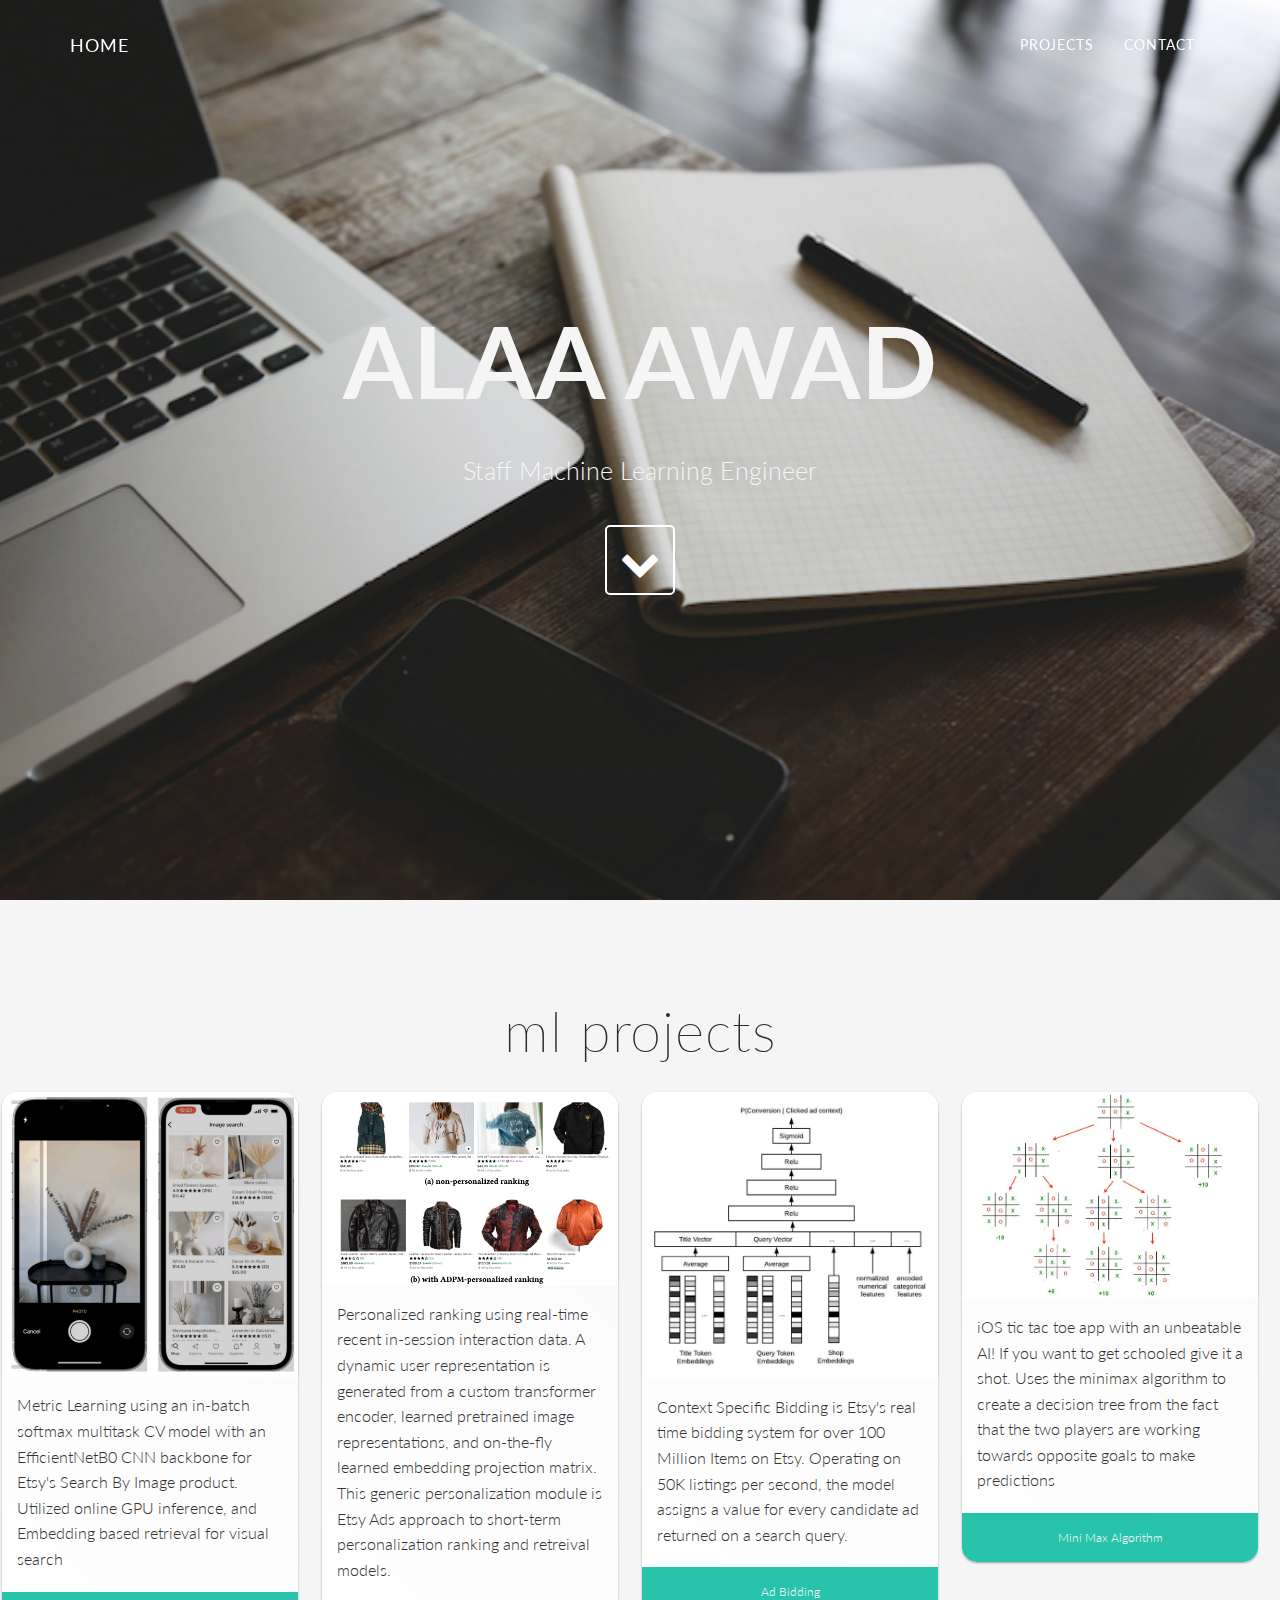
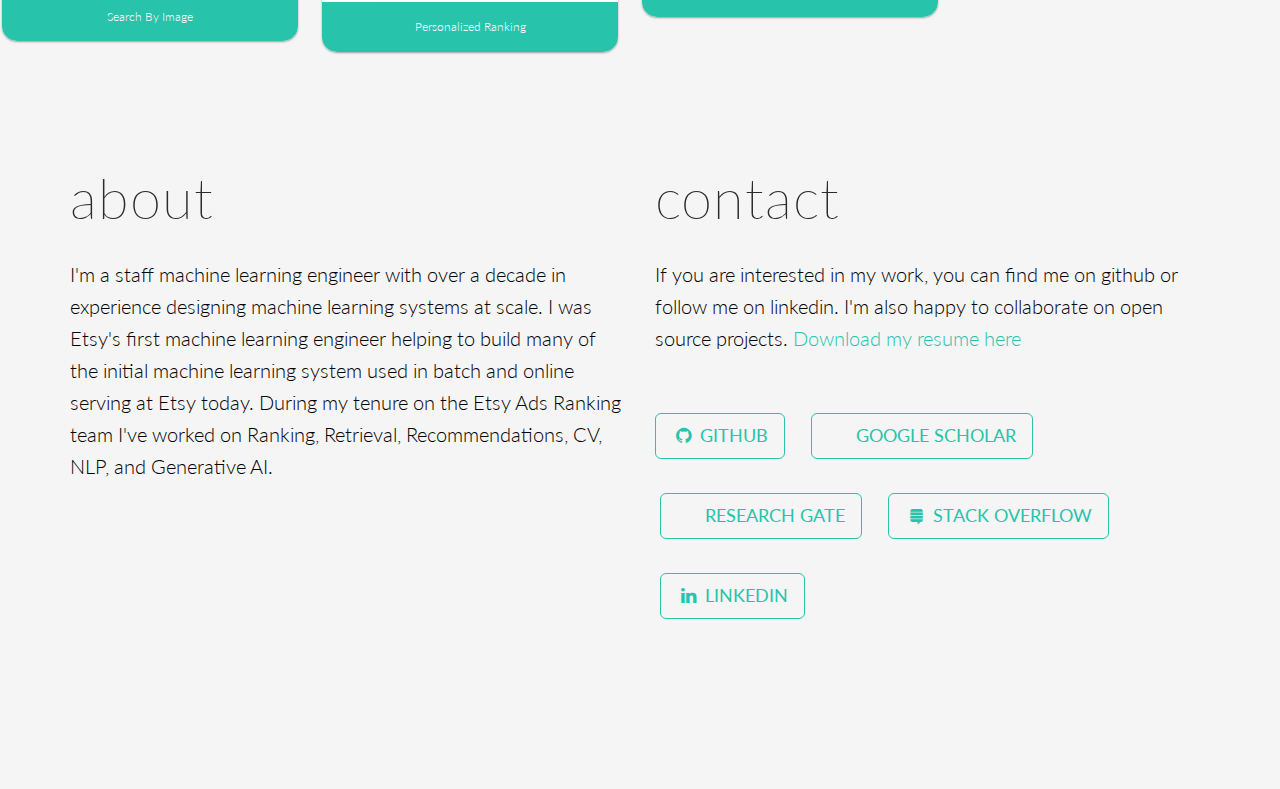
==== commit 559aa1ae: "DS version" ====
--- a/index.html
+++ b/index.html
@@ -1,7 +1,6 @@
 <!DOCTYPE html>
 <html lang="en">
-
-<head>
+  <head>
     <meta charset="utf-8">
     <meta name="viewport" content="width=device-width, initial-scale=1.0">
     <meta name="description" content="">
@@ -18,207 +17,148 @@
 
     <!-- Custom Theme CSS -->
     <link href="css/grayscale.css" rel="stylesheet">
-</head>
+  </head>
 
-<body id="page-top" data-spy="scroll" data-target=".navbar-custom">
+  <body id="page-top" data-spy="scroll" data-target=".navbar-custom">
     <nav class="navbar navbar-custom navbar-fixed-top" role="navigation">
-        <div class="container">
-            <div class="navbar-header page-scroll">
-                <button type="button" class="navbar-toggle" data-toggle="collapse" data-target=".navbar-main-collapse">
-                    <i class="fa fa-bars"></i>
-                </button>
-                <a class="navbar-brand" href="#page-top">
-                    <span class="light">Home</span>
-                </a>
-            </div>
-            <!-- Collect the nav links, forms, and other content for toggling -->
-            <div class="collapse navbar-collapse navbar-right navbar-main-collapse">
-                <ul class="nav navbar-nav">
-                    <!-- Hidden li included to remove active class from about link when scrolled up past about section -->
-                    <li class="hidden">
-                        <a href="#page-top"></a>
-                    </li>
-                    <li class="page-scroll">
-                        <a href="#portfolio">Projects</a>
-                    </li>
-                    <li class="page-scroll">
-                        <a href="#about">Contact</a>
-                    </li>
-                </ul>
-            </div>
-            <!-- /.navbar-collapse -->
+      <div class="container">
+        <div class="navbar-header page-scroll">
+          <button type="button" class="navbar-toggle" data-toggle="collapse" data-target=".navbar-main-collapse">
+            <i class="fa fa-bars"></i>
+          </button>
+          <a class="navbar-brand" href="#page-top">
+            <span class="light">Home</span>
+          </a>
         </div>
-        <!-- /.container -->
+        <!-- Collect the nav links, forms, and other content for toggling -->
+        <div class="collapse navbar-collapse navbar-right navbar-main-collapse">
+          <ul class="nav navbar-nav">
+            <!-- Hidden li included to remove active class from about link when scrolled up past about section -->
+            <li class="hidden">
+              <a href="#page-top"></a>
+            </li>
+            <li class="page-scroll">
+              <a href="#portfolio">Projects</a>
+            </li>
+            <li class="page-scroll">
+              <a href="#about">Contact</a>
+            </li>
+          </ul>
+        </div>
+        <!-- /.navbar-collapse -->
+      </div>
+      <!-- /.container -->
     </nav>
 
     <section class="intro">
-        <div class="intro-body">
-            <div class="container">
-                <div class="row">
-                    <div class="col-md-8 col-md-offset-2">
-                        <h1 class="brand-heading">ALAA AWAD</h1>
-                        <p class="intro-text">Full Stack Software Engineer</p>
-						
-                        <div class="page-scroll">
-                            <a href="#portfolio" class="btn btn-circle">
-                                <i class="fa fa-chevron-down animated"></i>
-                                
-                            </a>
-                        </div>
-                    </div>
-                </div>
+      <div class="intro-body">
+        <div class="container">
+          <div class="row">
+            <div class="col-md-8 col-md-offset-2">
+              <h1 class="brand-heading">ALAA AWAD</h1>
+              <p class="intro-text">Staff Machine Learning Engineer</p>
+              <div class="page-scroll">
+                <a href="#portfolio" class="btn btn-circle">
+                  <i class="fa fa-chevron-down animated"></i>
+                </a>
+              </div>
             </div>
+          </div>
         </div>
+      </div>
     </section>
 
     <section id="portfolio" class="content-section">
         <div class="content-section">
         <div class="text-center">
-            <h2>Projects</h2>
+          <h2>ML Projects</h2>
         </div>
         <div id="content" class="clearfix">
-            <div class="item">
-                <a href="https://github.com/awadalaa/kaggle_digit_recognizer"  target="_blank"/>
-                <div class="pin">
-                    <img src="img/portfolio/proj_mnist.png" />
-                    <p>A convolutional neural net written in TensorFlow is used to classify handwritten digits using the famous MNIST data set. This Kaggle competition submission achieved 99% accuracy</p>
-                    <p class="tags">Python|TensorFlow|Numpy|Pandas</p>
-                </div>
-            </div>
+          <div class="item">
+            <a href="https://www.etsy.com/codeascraft/from-image-classification-to-multitask-modeling-building-etsys-search-by-image-feature" target="_blank">
+              <div class="pin">
+                <img src="img/portfolio/proj_searchimg.png" />
+                <p>Metric Learning using an in-batch softmax multitask CV model with an EfficientNetB0 CNN backbone for Etsy's Search By Image product. Utilized online GPU inference, and Embedding based retrieval for visual search</p>
+                <p class="tags">Search By Image</p>
+              </div>
+            </a>
+          </div>
+          <div class="item">
+            <a href="https://www.etsy.com/codeascraft/leveraging-real-time-user-actions-to-personalize-etsy-ads" target="_blank">
+              <div class="pin">
+                <img src="img/portfolio/proj_personalized.png" />
+                <p>Personalized ranking using real-time recent in-session interaction data. A dynamic user representation is generated from a custom transformer encoder, learned pretrained image representations, and on-the-fly learned embedding projection matrix. This generic personalization module is Etsy Ads approach to short-term personalization ranking and retreival models. </p>
+                <p class="tags">Personalized Ranking</p>
+              </div>
+            </a>
+          </div>
 
-            <div class="item">
-                <a href="https://github.com/awadalaa/stash"  target="_blank"/>
-                <div class="pin">
-                    <img src="img/portfolio/proj_stash.png" />
-                    <p>Stash is a location-based social networking android mobile application. Users can geocache data at their locations. When followers come upon the same location they are notified</p>
-                    <p class="tags">Android|Java|Hibernate|cRest|MySQL</p>
-                </div>
-            </div>
+          <div class="item">
+            <a href="https://www.etsy.com/codeascraft/how-we-built-a-context-specific-bidding-system-for-etsy-ads" target="_blank">
+              <div class="pin">
+                <img src="img/portfolio/proj_bidding.png" />
+                <p>Context Specific Bidding is Etsy's real time bidding system for over 100 Million Items on Etsy. Operating on 50K listings per second, the model assigns a value for every candidate ad returned on a search query.</p>
+                <p class="tags">Ad Bidding</p>
+              </div>
+            </a>
+          </div>
 
-            <div class="item">
-                <a href="https://github.com/awadalaa/kinect-ribbon-tuio"  target="_blank"/>
-                <div class="pin">
-                    <img src="img/portfolio/proj_kinect.png" />
-                    <p>a side project using the kinect to track hand gestures to draw a ribbon path.  The application was projected on a LED tile wall in stockholm</p>
-                    <p class="tags">Kinect|OSC5|Processing|OpenCV|MSA fluid</p>
-                </div>
-                </a>
-            </div>
+          <div class="item">
+            <a href="https://github.com/awadalaa/tic-tac-toe-ai/" target="_blank">
+              <div class="pin">
+                <img src="img/portfolio/proj_tictactoe.jpeg" />
+                <p>iOS tic tac toe app with an unbeatable AI! If you want to get schooled give it a shot. Uses the minimax algorithm to create a decision tree from the fact that the two players are working towards opposite goals to make predictions</p>
+                <p class="tags">Mini Max Algorithm</p>
+              </div>
+            </a>
+          </div>
 
-            <div class="item">
-                <div class="pin">
-                    <img src="img/portfolio/proj_canvass.png" />
-                    <p>canvass was a web application to help constituents of a district vote on bills and consolidate those votes into a simple interface for legislators to canvass opinion </p>
-                    <p class="tags">AngularJS|Java|Jersey|MySQL</p>
-                </div>
-            </div>
-
-            <div class="item">
-               <a href="https://itunes.apple.com/us/app/basra-card-game/id919036916"  target="_blank">
-                <div class="pin">
-                    <img src="img/portfolio/proj_basra.png" />
-                    <p>Basra is a popular fishing card game played in Egypt. Here is an iOS version of the card game which was featured in the app store for some North African countries.</p>
-                    <p class="tags">iOS|Objective-C</p>
-                </div>
-                </a>
-            </div>
-            
-            <div class="item">
-                <a href="http://www.squidvent.com" target="_blank">
-                <div class="pin">
-                    <img src="img/portfolio/proj_squidvent.png" />
-                    <p>Squidvent is a real time event planning web application designed for simplicity. It allows users to create events, attendees, and activities</p>
-                    <p class="tags">NodeJS|Express|SocketIO|MongoDB</p>
-                </div>
-                </a>
-            </div>
-            
-            
-            <div class="item">
-                <a href="http://escreen.se" target="_blank">
-                <div class="pin">
-                    <img src="img/portfolio/proj_escreenb.jpg" />
-                    <p>escreen is a web intervention created as part of a research study with Karolinska Institute in Stockholm, Sweden. The results will provide insight into how such a website can be used independently or as a complement to other healthcare interventions for alcohol and drug abuse.</p>
-                    <p class="tags">C#|.NET|ASP.NET MVC|MSSQL|IIS</p>
-                </div>
-                </a>
-            </div>
-            
-            <div class="item">
-                <div class="pin">
-                    <img src="img/portfolio/proj_ivra.jpg" />
-                    <p>TLC - telephone linked care; an IVR (interactive voice response) system for patient-centered monitoring, case management, and point-of-care decision support. Projects developed for Boston University Medical Center</p>
-                    <p class="tags">Python|C++|Oracle SQL|Speechworks</p>
-                </div>
-            </div>
-            
-            <div class="item">
-            <a href="https://github.com/awadalaa/commutr/" target="_blank">
-            <div class="pin">
-                <img src="img/portfolio/proj_commutr.jpg" />
-                <p>commutr is an application made for iOS utilizing the new MultiPeer Connectivity features of iOS7. It allows for communication, music streaming, and file sharing between passengers in trains.</p>
-                <p class="tags">iOS7|Objective-C|MultiPeerConnectivity</p>
-            </div>
-            </a>
-            </div>
-
-            <div class="item">
-            <a href="https://github.com/awadalaa/tic-tac-toe-ai/" target="_blank">
-            <div class="pin">
-                <img src="img/portfolio/proj_tictactoe.png" />
-                <p>iOS tic tac toe with an unbeatable AI! If you want to get schooled give it a shot. Uses the minimax algorithm to create a decision tree from the fact that the two players are working towards opposite goals to make predictions</p>
-                <p class="tags">iOS|Objective-C</p>
-            </div>
-            </a>
-            </div>
-
-            <div class="item">
-            <a href="https://github.com/awadalaa/craigslister/" target="_blank">
-            <div class="pin">
-                <img src="img/portfolio/proj_cl.png" />
-                <p>Web scraping craigslist to provide up to date classified items. The nodejs application searches for items and uses twilio to sms the listing to your phone so that you can text the number directly.</p>
-                <p class="tags">NodeJS|Express|Twilio|MongoDB</p>
-            </div>
-            </a>
-            </div>
-
-            <div class="item">
-            <a href="http://bl.ocks.org/awadalaa/8228287" target="_blank">
-            <div class="pin">
-                <img src="img/portfolio/proj_nysenate.jpg" />
-                <p>d3 data-driven charting library javascript example of how to zoom in and out of New York senatorial districts using topograghic json</p>
-                <p class="tags">d3|html|js</p>
-            </div>
-            </a>
-            </div>
-         </div>
+        </div>
       </div>        
     </section>
 
     <section id="about">
-        <div class = "aboutSection">
-            <div class="container content-section">
-                <div class="row">
-                    <div class="col-lg-6">
-                        <h2>About</h2>
-                        <p>I'm a full stack engineer with a strong interest in using math and science to solve real world problems. I'm currently working for Etsy in Brooklyn, NY.</p>
-                        <p>I enjoy learning new things, experimenting with various technologies, writing clean code, and analyzing data. I'm curious, and I love problem solving and challenging myself to learn something new all the time.</p>
-                    </div>
-                    <div class="col-lg-6">
-                    <h2>Contact</h2>
-                    <p>If you are interested in my work, you can find me on github or follow me on linkedin. I'm also happy to collaborate on open source projects. <a href="resume_alaa_awad.pdf">Download my resume here</a></p>
-                    <ul class="list-inline banner-social-buttons">
-                        <li><a href="https://github.com/awadalaa/" class="btn btn-default btn-lg"><i class="fa fa-github fa-fw"></i> <span class="network-name">Github</span></a>
-                        </li>
-                        <li><a href="https://stackoverflow.com/users/2044266/alaa-awad/" class="btn btn-default btn-lg"><i class="fa fa-stack-exchange fa-fw"></i> <span class="network-name">Stack Overflow</span></a>
-                        </li>
-                        <li><a href="https://www.linkedin.com/in/awadalaa" class="btn btn-default btn-lg"><i class="fa fa-linkedin fa-fw"></i> <span class="network-name">LinkedIn</span></a>
-                        </li>
-                    </ul>
-                    </div>
-                </div>
+      <div class = "aboutSection">
+        <div class="container content-section">
+          <div class="row">
+            <div class="col-lg-6">
+              <h2>About</h2>
+              <p>I'm a staff machine learning engineer with over a decade in experience designing machine learning systems at scale. I was Etsy's first machine learning engineer helping to build many of the initial machine learning system used in batch and online serving at Etsy today. During my tenure on the Etsy Ads Ranking team I've worked on Ranking, Retrieval, Recommendations, CV, NLP, and Generative AI.</p>
             </div>
+            <div class="col-lg-6">
+              <h2>Contact</h2>
+              <p>If you are interested in my work, you can find me on github or follow me on linkedin. I'm also happy to collaborate on open source projects. <a href="resume_alaa_awad.pdf">Download my resume here</a></p>
+              <ul class="list-inline banner-social-buttons">
+                <li>
+                  <a href="https://github.com/awadalaa/" class="btn btn-default btn-lg">
+                    <i class="fa fa-github fa-fw"></i> <span class="network-name">Github</span>
+                  </a>
+                </li>
+                <li>
+                  <a href="https://scholar.google.com/citations?user=YXKBockAAAAJ&hl=en" class="btn btn-default btn-lg">
+                    <i class="fa fa-google-scholar fa-fw"></i> <span class="network-name">Google Scholar</span>
+                  </a>
+                </li>
+                <li>
+                  <a href="https://www.researchgate.net/profile/Alaa-Awad-6" class="btn btn-default btn-lg">
+                    <i class="fa fa-researchgate fa-fw"></i> <span class="network-name">Research Gate</span>
+                  </a>
+                </li>
+                <li>
+                  <a href="https://stackoverflow.com/users/2044266/alaa-awad/" class="btn btn-default btn-lg">
+                    <i class="fa fa-stack-exchange fa-fw"></i> <span class="network-name">Stack Overflow</span>
+                  </a>
+                </li>
+                <li>
+                  <a href="https://www.linkedin.com/in/awadalaa" class="btn btn-default btn-lg">
+                    <i class="fa fa-linkedin fa-fw"></i> <span class="network-name">LinkedIn</span>
+                  </a>
+                </li>
+              </ul>
+            </div>
+          </div>
         </div>
+      </div>
     </section>
 
     <!-- Core JavaScript Files -->
@@ -230,8 +170,5 @@
     <script src="js/modernizr-2.5.3.min.js"></script>
     <script src="js/jquery.masonry.min.js"></script>
     <script src="js/script.js"></script>
-</body>
-
-
-
+  </body>
 </html>
